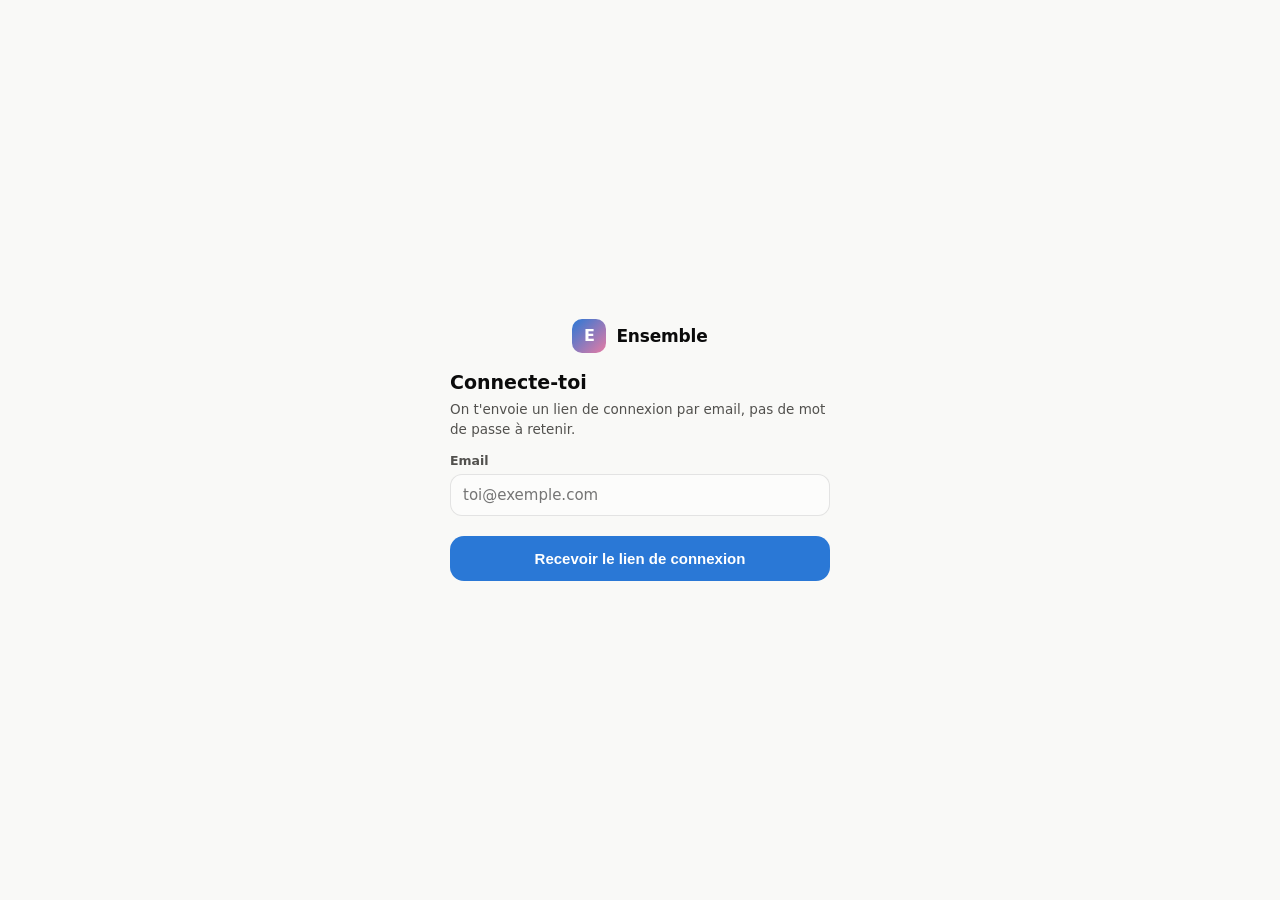
==== index.html @ 8843b857 "fix: chemins relatifs pour GitHub Pages" ====
<!DOCTYPE html>
<html lang="fr">
<head>
<meta charset="UTF-8">
<meta name="viewport" content="width=device-width, initial-scale=1, maximum-scale=1">
<meta name="theme-color" content="#2a78d6">
<link rel="manifest" href="manifest.json">
<link rel="icon" href="icon-192.png">
<link rel="apple-touch-icon" href="icon-192.png">
<title>Ensemble — dépenses de couple</title>
<link rel="stylesheet" href="style.css">
</head>
<body>

<!-- ============================================================
     PORTE D'ENTRÉE : connexion + création/rejoint du couple.
     Reste affichée tant qu'on n'a pas de session + un couple lié.
     ============================================================ -->
<div class="authgate" id="authGate">
  <div class="authcard">
    <div class="brand" style="justify-content:center;margin-bottom:18px;">
      <div class="brand-mark">E</div>
      <div class="brand-name">Ensemble</div>
    </div>

    <!-- Étape 1 : connexion par lien magique -->
    <div id="authStepSignin">
      <div class="auth-title">Connecte-toi</div>
      <div class="auth-sub">On t'envoie un lien de connexion par email, pas de mot de passe à retenir.</div>
      <label class="field-label">Email</label>
      <input type="email" id="authEmail" placeholder="toi@exemple.com" autocomplete="email">
      <button class="submit-btn" id="authSendLink" type="button">Recevoir le lien de connexion</button>
    </div>

    <!-- Étape 2 : email envoyé -->
    <div id="authStepCheckEmail" style="display:none;">
      <div class="auth-title">Vérifie tes emails</div>
      <div class="auth-sub">On a envoyé un lien de connexion à <strong id="authSentTo"></strong>. Ouvre-le sur cet appareil, dans Safari (pas via une icône ajoutée à l'écran d'accueil), pour continuer.</div>
      <button class="cancel-btn" id="authBackToSignin" type="button">Utiliser un autre email</button>
    </div>

    <!-- Étape 3 : choisir de créer ou rejoindre un couple -->
    <div id="authStepOnboarding" style="display:none;">
      <div class="auth-title">Bienvenue !</div>
      <div class="auth-sub">Première connexion : crée votre espace à deux, ou rejoins celui de ton/ta partenaire avec son code d'invitation.</div>

      <div class="onboard-choice">
        <button class="mode-option" id="obChooseCreate" type="button" style="margin-top:0;">
          <div class="mo-radio"></div>
          <div><div class="mo-title">Créer notre espace</div><div class="mo-desc">Tu es le/la premier·ère à utiliser l'appli pour votre couple.</div></div>
        </button>
        <button class="mode-option" id="obChooseJoin" type="button">
          <div class="mo-radio"></div>
          <div><div class="mo-title">Rejoindre mon/ma partenaire</div><div class="mo-desc">Il/elle a déjà créé l'espace et t'a donné un code d'invitation.</div></div>
        </button>
      </div>

      <div id="obCreateFields" style="display:none;">
        <label class="field-label">Ton prénom</label>
        <input type="text" id="obNameA" placeholder="Ex : Rémy">
        <label class="field-label">Le prénom de ton/ta partenaire</label>
        <input type="text" id="obNameB" placeholder="Ex : Camille">
        <button class="submit-btn" id="obCreateSubmit" type="button">Créer notre espace</button>
      </div>

      <div id="obJoinFields" style="display:none;">
        <label class="field-label">Code d'invitation</label>
        <input type="text" id="obJoinCode" placeholder="Ex : a1b2c3d4" style="text-transform:lowercase;">
        <button class="submit-btn" id="obJoinSubmit" type="button">Rejoindre</button>
      </div>
    </div>

    <div class="auth-error" id="authError" style="display:none;"></div>
  </div>
</div>

<!-- ============================================================
     APPLI PRINCIPALE (identique au prototype validé)
     ============================================================ -->
<div class="phone is-hidden" id="app">

  <header class="topbar">
    <div class="brand">
      <div class="brand-mark">E</div>
      <div class="brand-name">Ensemble</div>
    </div>
    <div style="display:flex;align-items:center;gap:8px;">
      <button class="theme-toggle" id="themeToggle" title="Changer de thème" type="button">◐</button>
    </div>
  </header>

  <main>
    <!-- HOME -->
    <section class="screen active" id="screen-home">
      <div class="card balance-card">
        <div class="balance-label" id="homeBalanceLabel">Solde du couple</div>
        <div class="balance-amount" id="homeBalanceAmount">—</div>
        <div class="balance-sub" id="homeBalanceSub"></div>
        <button class="settle-btn" id="settleBtn" type="button">Marquer comme réglé</button>
      </div>

      <div class="section-title">Dépenses récentes <button class="link-btn" data-nav="history">Tout voir</button></div>
      <div class="card" style="padding:6px 14px;">
        <div id="recentList"></div>
      </div>
    </section>

    <!-- HISTORY -->
    <section class="screen" id="screen-history">
      <div class="section-title" style="margin-top:6px;">Historique</div>

      <div class="month-accent-bar"></div>
      <div class="month-nav">
        <button class="month-nav-btn" id="histPrevMonth" type="button" aria-label="Mois précédent">‹</button>
        <div class="month-nav-label" id="histMonthLabel"></div>
        <button class="month-nav-btn" id="histNextMonth" type="button" aria-label="Mois suivant">›</button>
      </div>

      <div class="card" style="padding:0;overflow:hidden;">
        <div class="mtable-head" id="mtableHead"></div>
        <div id="mtableBody"></div>
      </div>
    </section>

    <!-- STATS -->
    <section class="screen" id="screen-stats">
      <div class="section-title" style="margin-top:6px;">Statistiques</div>

      <div class="card">
        <div style="font-size:13.5px;font-weight:700;margin-bottom:2px;">Par catégorie — <span id="statsMonthLabel"></span></div>
        <div class="secondary small" style="margin-bottom:6px;">Total du mois : <strong id="statsMonthTotal" style="color:var(--text-primary);"></strong></div>
        <div id="catBarList"></div>
      </div>

      <div class="card">
        <div style="font-size:13.5px;font-weight:700;margin-bottom:2px;">Évolution du prorata</div>
        <div class="secondary small" style="margin-bottom:8px;">Prorata du mois vs prorata cumulé, mois par mois.</div>
        <div class="filter-row" id="ratioRangeRow"></div>
        <div class="legend" id="ratioLegend"></div>
        <div id="ratioAxisLabels" style="display:flex;justify-content:space-between;font-size:9.5px;font-weight:700;margin-top:6px;"></div>
        <div class="chart-wrap" id="ratioChartWrap"></div>
      </div>

      <div class="card">
        <div style="font-size:13.5px;font-weight:700;margin-bottom:10px;">Dépenses totales — 6 derniers mois</div>
        <div class="chart-wrap" id="trendChartWrap"></div>
      </div>

      <div class="card">
        <div style="font-size:13.5px;font-weight:700;margin-bottom:10px;">Qui a payé quoi, par mois</div>
        <div class="legend" id="paidLegend"></div>
        <div class="grouped-bars" id="paidBars"></div>
      </div>
    </section>

    <!-- SETTINGS -->
    <section class="screen" id="screen-settings">
      <div class="section-title" style="margin-top:6px;">Réglages</div>

      <div class="card">
        <div style="font-size:13px;font-weight:700;margin-bottom:6px;">Votre couple</div>
        <div class="settings-row">
          <div style="display:flex;align-items:center;gap:10px;"><div class="avatar" style="background:var(--s1);">A</div>Prénom (toi)</div>
          <input type="text" id="nameA">
        </div>
        <div class="settings-row">
          <div style="display:flex;align-items:center;gap:10px;"><div class="avatar" style="background:var(--s5);">B</div>Prénom (partenaire)</div>
          <input type="text" id="nameB">
        </div>
        <div class="settings-row" style="border-bottom:none;">
          <div>Code d'invitation</div>
          <strong id="inviteCodeDisplay" style="font-family:monospace;"></strong>
        </div>
      </div>

      <div class="card">
        <div style="font-size:13px;font-weight:700;">Mode de répartition</div>
        <div class="secondary small" style="margin-top:2px;">S'applique à toutes les dépenses, dès maintenant.</div>
        <div id="splitModeList"></div>
      </div>

      <div class="card">
        <div style="font-size:13px;font-weight:700;">Catégories de dépenses</div>
        <div class="secondary small" style="margin-top:2px;margin-bottom:4px;">Personnalise-les librement : ajoute les tiennes, renomme ou supprime celles que tu n'utilises pas.</div>
        <div id="categoryList"></div>
        <button class="add-recurring-btn" id="addCategoryBtn" type="button">+ Ajouter une catégorie</button>
      </div>

      <div class="card">
        <div style="font-size:13px;font-weight:700;">Dépenses récurrentes</div>
        <div class="secondary small" style="margin-top:2px;margin-bottom:4px;">Générées automatiquement chaque mois, comme une vraie dépense — modifiable ou pausable à tout moment.</div>
        <div id="recurringList"></div>
        <button class="add-recurring-btn" id="addRecurringBtn" type="button">+ Ajouter une récurrence</button>
      </div>

      <div class="card">
        <div class="toggle-row">
          <div>
            <div style="font-size:13.5px;font-weight:700;">Thème sombre</div>
            <div class="secondary small">Suit le système par défaut</div>
          </div>
          <label class="switch"><input type="checkbox" id="darkSwitch"><span class="slider-tg"></span></label>
        </div>
      </div>

      <div class="card" style="text-align:center;">
        <button class="cancel-btn" id="signOutBtn" type="button">Se déconnecter</button>
      </div>
    </section>
  </main>

  <button class="fab" id="fabAdd" type="button" title="Ajouter une dépense, un revenu ou un versement">+</button>

  <nav class="bottomnav">
    <div class="sidebar-brand"><div class="brand-mark">E</div><div class="brand-name">Ensemble</div></div>
    <button class="navbtn active" data-nav="home"><svg viewBox="0 0 24 24" fill="none" stroke="currentColor" stroke-width="2" stroke-linecap="round" stroke-linejoin="round"><path d="M3 11l9-8 9 8"/><path d="M5 10v10h14V10"/></svg>Accueil</button>
    <button class="navbtn" data-nav="history"><svg viewBox="0 0 24 24" fill="none" stroke="currentColor" stroke-width="2" stroke-linecap="round" stroke-linejoin="round"><circle cx="12" cy="12" r="9"/><path d="M12 7v5l3 3"/></svg>Historique</button>
    <button class="navbtn" data-nav="stats"><svg viewBox="0 0 24 24" fill="none" stroke="currentColor" stroke-width="2" stroke-linecap="round" stroke-linejoin="round"><path d="M4 20V10M12 20V4M20 20v-7"/></svg>Stats</button>
    <button class="navbtn" data-nav="settings"><svg viewBox="0 0 24 24" fill="none" stroke="currentColor" stroke-width="2" stroke-linecap="round" stroke-linejoin="round"><circle cx="12" cy="12" r="3"/><path d="M19.4 15a1.65 1.65 0 00.33 1.82l.06.06a2 2 0 11-2.83 2.83l-.06-.06a1.65 1.65 0 00-1.82-.33 1.65 1.65 0 00-1 1.51V21a2 2 0 01-4 0v-.09a1.65 1.65 0 00-1-1.51 1.65 1.65 0 00-1.82.33l-.06.06a2 2 0 11-2.83-2.83l.06-.06a1.65 1.65 0 00.33-1.82 1.65 1.65 0 00-1.51-1H3a2 2 0 010-4h.09a1.65 1.65 0 001.51-1 1.65 1.65 0 00-.33-1.82l-.06-.06a2 2 0 112.83-2.83l.06.06a1.65 1.65 0 001.82.33H9a1.65 1.65 0 001-1.51V3a2 2 0 014 0v.09a1.65 1.65 0 001 1.51 1.65 1.65 0 001.82-.33l.06-.06a2 2 0 112.83 2.83l-.06.06a1.65 1.65 0 00-.33 1.82V9a1.65 1.65 0 001.51 1H21a2 2 0 010 4h-.09a1.65 1.65 0 00-1.51 1z"/></svg>Réglages</button>
  </nav>
</div>

<!-- ADD EXPENSE MODAL -->
<div class="modal-backdrop center-modal-backdrop" id="modalBackdrop">
  <div class="modal">
    <div class="modal-title" id="modalTitle">Nouvelle dépense</div>

    <div class="seg" id="fEntryType">
      <button type="button" data-val="expense" class="active">Dépense</button>
      <button type="button" data-val="income">Revenu</button>
      <button type="button" data-val="settlement">Versement</button>
    </div>

    <div class="amount-input-wrap" style="margin-top:14px;">
      <input type="number" id="fAmount" placeholder="0,00" step="0.01" min="0">
    </div>

    <label class="field-label" id="fDescLabel">Description</label>
    <input type="text" id="fDesc" placeholder="Ex : Courses Carrefour">

    <label class="field-label">Date</label>
    <input type="date" id="fDate">

    <div id="expenseFields">
      <label class="field-label">Catégorie</label>
      <div class="catgrid" id="fCatGrid"></div>

      <label class="field-label">Payé par</label>
      <div class="seg" id="fPaidBy">
        <button type="button" data-val="a" class="active">A</button>
        <button type="button" data-val="b">B</button>
      </div>

      <label class="field-label">Répartition <span class="muted" style="font-weight:500;">(définie dans Réglages)</span></label>
      <div class="split-preview" id="modeSplitPreview"></div>
    </div>

    <div id="incomeFields" style="display:none;">
      <label class="field-label">Source</label>
      <div class="catgrid" id="fIncSourceGrid"></div>

      <label class="field-label">Pour</label>
      <div class="seg" id="fIncPerson">
        <button type="button" data-val="a" class="active">A</button>
        <button type="button" data-val="b">B</button>
      </div>
    </div>

    <div id="settlementFields" style="display:none;">
      <label class="field-label">Qui règle ?</label>
      <div class="seg" id="fSettleDebtor">
        <button type="button" data-val="a" class="active">A</button>
        <button type="button" data-val="b">B</button>
      </div>
      <div class="split-preview" id="settleHint"></div>
    </div>

    <button class="submit-btn" id="submitExpense" type="button">Ajouter la dépense</button>
    <button class="delete-btn" id="deleteEntryBtn" type="button" style="display:none;">Supprimer</button>
    <button class="cancel-btn" id="cancelExpense" type="button">Annuler</button>
  </div>
</div>

<!-- CATEGORY MODAL -->
<div class="modal-backdrop center-modal-backdrop" id="categoryModalBackdrop">
  <div class="modal">
    <div class="modal-title" id="categoryModalTitle">Nouvelle catégorie</div>

    <label class="field-label">Nom</label>
    <input type="text" id="catLabelInput" placeholder="Ex : Assurances">

    <label class="field-label">Icône</label>
    <div class="icon-grid" id="catIconGrid"></div>

    <button class="submit-btn" id="submitCategory" type="button">Ajouter la catégorie</button>
    <button class="delete-btn" id="deleteCategoryBtn" type="button" style="display:none;">Supprimer</button>
    <button class="cancel-btn" id="cancelCategory" type="button">Annuler</button>
  </div>
</div>

<!-- REASSIGN CATEGORY DIALOG -->
<div class="confirm-backdrop" id="reassignBackdrop">
  <div class="confirm-box">
    <div class="confirm-title">Catégorie utilisée</div>
    <div class="confirm-msg" id="reassignMsg"></div>
    <label class="field-label" style="margin:12px 0 6px;">Déplacer ces dépenses vers</label>
    <select id="reassignSelect"></select>
    <div class="confirm-actions">
      <button class="confirm-cancel" id="reassignCancelBtn" type="button">Annuler</button>
      <button class="confirm-ok danger" id="reassignOkBtn" type="button">Déplacer et supprimer</button>
    </div>
  </div>
</div>

<!-- RECURRING EXPENSE MODAL -->
<div class="modal-backdrop center-modal-backdrop" id="recurringModalBackdrop">
  <div class="modal">
    <div class="modal-title" id="recurringModalTitle">Nouvelle récurrence</div>

    <div class="amount-input-wrap" style="margin-top:14px;">
      <input type="number" id="recAmount" placeholder="0,00" step="0.01" min="0">
    </div>

    <label class="field-label">Description</label>
    <input type="text" id="recDesc" placeholder="Ex : Loyer + charges">

    <label class="field-label">Catégorie</label>
    <div class="catgrid" id="recCatGrid"></div>

    <label class="field-label">Payé par</label>
    <div class="seg" id="recPaidBy">
      <button type="button" data-val="a" class="active">A</button>
      <button type="button" data-val="b">B</button>
    </div>

    <label class="field-label">Jour du mois</label>
    <input type="number" id="recDay" min="1" max="28" value="1">

    <div class="toggle-row" style="padding-left:0;padding-right:0;">
      <div>
        <div style="font-size:13.5px;font-weight:700;">Active</div>
        <div class="secondary small">Génère une dépense chaque mois automatiquement.</div>
      </div>
      <label class="switch"><input type="checkbox" id="recActive" checked><span class="slider-tg"></span></label>
    </div>

    <button class="submit-btn" id="submitRecurring" type="button">Ajouter la récurrence</button>
    <button class="delete-btn" id="deleteRecurringBtn" type="button" style="display:none;">Supprimer</button>
    <button class="cancel-btn" id="cancelRecurring" type="button">Annuler</button>
  </div>
</div>

<!-- CONFIRMATION DIALOG -->
<div class="confirm-backdrop" id="confirmBackdrop">
  <div class="confirm-box">
    <div class="confirm-title" id="confirmTitle"></div>
    <div class="confirm-msg" id="confirmMsg"></div>
    <div class="confirm-actions">
      <button class="confirm-cancel" id="confirmCancelBtn" type="button">Annuler</button>
      <button class="confirm-ok" id="confirmOkBtn" type="button">Confirmer</button>
    </div>
  </div>
</div>

<div class="toast" id="toast"></div>

<script type="module" src="js/app.js"></script>
</body>
</html>
---- style.css ----
:root{
  color-scheme: light;
  --surface-1:#fcfcfb;
  --page:#f9f9f7;
  --text-primary:#0b0b0b;
  --text-secondary:#52514e;
  --muted:#898781;
  --grid:#e1e0d9;
  --baseline:#c3c2b7;
  --border:rgba(11,11,11,0.10);
  --good:#0ca30c;
  --critical:#d03b3b;
  --accent:#2a78d6;
  --accent-ink:#ffffff;
  --s1:#2a78d6; --s2:#eb6834; --s3:#1baf7a; --s4:#eda100;
  --s5:#e87ba4; --s6:#008300; --s7:#4a3aa7; --s8:#e34948;
  --shadow: 0 1px 2px rgba(11,11,11,0.04), 0 4px 16px rgba(11,11,11,0.06);
}
[data-theme="dark"]{
  color-scheme: dark;
  --surface-1:#1a1a19;
  --page:#0d0d0d;
  --text-primary:#ffffff;
  --text-secondary:#c3c2b7;
  --muted:#898781;
  --grid:#2c2c2a;
  --baseline:#383835;
  --border:rgba(255,255,255,0.10);
  --good:#0ca30c;
  --critical:#e66767;
  --accent:#3987e5;
  --accent-ink:#ffffff;
  --s1:#3987e5; --s2:#d95926; --s3:#199e70; --s4:#c98500;
  --s5:#d55181; --s6:#008300; --s7:#9085e9; --s8:#e66767;
  --shadow: 0 1px 2px rgba(0,0,0,0.3), 0 4px 20px rgba(0,0,0,0.4);
}
*{box-sizing:border-box;}
html,body{margin:0;padding:0;}
body{
  font-family: system-ui, -apple-system, "Segoe UI", sans-serif;
  background: var(--page);
  color: var(--text-primary);
  min-height:100vh;
  display:flex;
  justify-content:center;
}
.phone{
  width:100%;
  max-width:440px;
  min-height:100vh;
  background:var(--page);
  position:relative;
  display:flex;
  flex-direction:column;
}
/* Masque l'appli tant qu'on n'a pas de session + un couple liés (voir js/app.js).
   Classe plutôt que style inline, pour que les règles ci-dessous (notamment la
   mise en page bureau plus bas) restent libres de définir `display` elles-mêmes. */
.phone.is-hidden{ display:none; }
header.topbar{
  display:flex;
  align-items:center;
  justify-content:space-between;
  padding:18px 20px 10px;
}
.brand{display:flex;align-items:center;gap:10px;}
.brand-mark{
  width:34px;height:34px;border-radius:10px;
  background: linear-gradient(135deg, var(--s1), var(--s5));
  display:flex;align-items:center;justify-content:center;
  color:#fff;font-size:16px;font-weight:700;
}
.brand-name{font-size:17px;font-weight:700;letter-spacing:-0.01em;}
.theme-toggle{
  border:1px solid var(--border);background:var(--surface-1);color:var(--text-secondary);
  width:32px;height:32px;border-radius:999px;display:flex;align-items:center;justify-content:center;
  cursor:pointer;font-size:15px;
}
main{flex:1;padding:4px 16px 100px;}
.screen{display:none;}
.screen.active{display:block;}

.card{
  background:var(--surface-1);
  border:1px solid var(--border);
  border-radius:18px;
  padding:18px;
  box-shadow:var(--shadow);
  margin-bottom:14px;
}
.muted{color:var(--muted);}
.secondary{color:var(--text-secondary);}
.small{font-size:12.5px;}
.balance-card{
  text-align:center;
  padding:26px 18px 22px;
}
.balance-label{font-size:13px;color:var(--text-secondary);margin-bottom:6px;}
.balance-amount{font-size:36px;font-weight:800;letter-spacing:-0.02em;display:flex;align-items:center;justify-content:center;gap:8px;}
.balance-amount.good{color:var(--good);}
.balance-amount.critical{color:var(--critical);}
.balance-amount.zero{color:var(--text-primary);}
.balance-sub{margin-top:8px;font-size:13px;color:var(--text-secondary);}
.settle-btn{
  margin-top:16px;border:none;background:var(--accent);color:var(--accent-ink);
  padding:10px 18px;border-radius:12px;font-size:14px;font-weight:600;cursor:pointer;
}
.settle-btn:disabled{opacity:.4;cursor:default;}

.section-title{font-size:14px;font-weight:700;margin:18px 4px 8px;display:flex;align-items:center;justify-content:space-between;}
.link-btn{background:none;border:none;color:var(--accent);font-size:13px;font-weight:600;cursor:pointer;padding:0;}

.expense-row{
  display:flex;align-items:center;gap:12px;padding:11px 4px;border-bottom:1px solid var(--grid);
}
.expense-row:last-child{border-bottom:none;}
.cat-icon{
  width:38px;height:38px;border-radius:11px;flex:none;
  display:flex;align-items:center;justify-content:center;font-size:17px;
}
.expense-info{flex:1;min-width:0;}
.expense-desc{font-size:14px;font-weight:600;white-space:nowrap;overflow:hidden;text-overflow:ellipsis;}
.expense-meta{font-size:12px;color:var(--muted);margin-top:1px;}
.expense-amount{font-size:14px;font-weight:700;flex:none;text-align:right;}
.expense-amount .who{display:block;font-size:11px;font-weight:500;color:var(--muted);}

.empty{padding:30px 10px;text-align:center;color:var(--muted);font-size:13px;}

nav.bottomnav{
  position:fixed;bottom:0;left:50%;transform:translateX(-50%);
  width:100%;max-width:440px;
  background:var(--surface-1);border-top:1px solid var(--border);
  display:flex;justify-content:space-around;align-items:center;
  padding:8px 6px calc(8px + env(safe-area-inset-bottom));
  z-index:20;
}
/* En-tête de la nav latérale, affiché uniquement en affichage bureau (voir plus bas). */
.sidebar-brand{ display:none; }
.navbtn{
  background:none;border:none;color:var(--muted);display:flex;flex-direction:column;
  align-items:center;gap:3px;font-size:10.5px;cursor:pointer;padding:4px 10px;border-radius:10px;
  font-family:inherit;font-weight:600;
}
.navbtn.active{color:var(--accent);}
.navbtn svg{width:21px;height:21px;}

.fab{
  position:fixed;left:50%;bottom:64px;transform:translateX(calc(-50% + 0px));
  width:56px;height:56px;border-radius:999px;border:none;
  background:var(--accent);color:#fff;font-size:28px;line-height:1;
  display:flex;align-items:center;justify-content:center;cursor:pointer;
  box-shadow:0 6px 18px rgba(42,120,214,0.4);
  z-index:25;
}

.modal-backdrop{
  position:fixed;inset:0;background:rgba(11,11,11,0.45);
  display:none;align-items:flex-end;justify-content:center;z-index:50;
}
.modal-backdrop.active{display:flex;}
.modal{
  background:var(--page);width:100%;max-width:440px;border-radius:22px 22px 0 0;
  padding:18px 20px calc(20px + env(safe-area-inset-bottom));
  max-height:88vh;overflow-y:auto;
}
.modal-title{font-size:17px;font-weight:700;margin-bottom:14px;}

.modal-backdrop.center-modal-backdrop{align-items:center;padding:20px;}
.modal-backdrop.center-modal-backdrop .modal{border-radius:22px;max-height:82vh;}

.icon-grid{
  display:grid;grid-template-columns:repeat(6,1fr);gap:8px;margin-top:4px;
  max-height:216px;overflow-y:auto;padding:2px;
}
.icon-chip{
  display:flex;align-items:center;justify-content:center;aspect-ratio:1;border-radius:12px;
  border:1.5px solid var(--border);background:var(--surface-1);font-size:19px;cursor:pointer;
}
.icon-chip.selected{border-color:var(--accent);background:color-mix(in srgb, var(--accent) 12%, var(--surface-1));}
label.field-label{display:block;font-size:12.5px;font-weight:600;color:var(--text-secondary);margin:14px 0 6px;}
input[type=text],input[type=number],input[type=date],input[type=email],select{
  width:100%;padding:11px 12px;border-radius:12px;border:1px solid var(--border);
  background:var(--surface-1);color:var(--text-primary);font-size:15px;font-family:inherit;
}
input:focus,select:focus{outline:2px solid var(--accent);outline-offset:1px;}
.amount-input-wrap{position:relative;}
.amount-input-wrap input{padding-left:30px;font-weight:700;font-size:19px;}
.amount-input-wrap::before{content:"€";position:absolute;left:12px;top:50%;transform:translateY(-50%);color:var(--muted);font-weight:700;font-size:16px;}

.catgrid{display:grid;grid-template-columns:repeat(4,1fr);gap:8px;margin-top:4px;}
.catchip{
  display:flex;flex-direction:column;align-items:center;gap:5px;padding:10px 4px;
  border-radius:14px;border:1.5px solid var(--border);background:var(--surface-1);cursor:pointer;
}
.catchip .ic{width:32px;height:32px;border-radius:10px;display:flex;align-items:center;justify-content:center;font-size:15px;}
.catchip span.lb{font-size:10.5px;color:var(--text-secondary);text-align:center;font-weight:600;}
.catchip.selected{border-color:var(--accent);background:color-mix(in srgb, var(--accent) 10%, var(--surface-1));}

.seg{display:flex;border:1px solid var(--border);border-radius:12px;overflow:hidden;background:var(--surface-1);}
.seg button{
  flex:1;border:none;background:none;color:var(--text-secondary);padding:10px 6px;font-size:13px;
  font-weight:600;cursor:pointer;font-family:inherit;
}
.seg button.active{background:var(--accent);color:#fff;}

.split-preview{
  margin-top:10px;background:var(--surface-1);border:1px solid var(--border);border-radius:12px;padding:12px;font-size:13px;
}
.split-row{display:flex;justify-content:space-between;padding:3px 0;}
.warn-note{color:var(--s4);font-size:12px;margin-top:6px;}

.submit-btn{
  width:100%;margin-top:20px;border:none;background:var(--accent);color:#fff;
  padding:14px;border-radius:14px;font-size:15px;font-weight:700;cursor:pointer;
}
.cancel-btn{
  width:100%;margin-top:8px;border:none;background:none;color:var(--text-secondary);
  padding:10px;font-size:14px;font-weight:600;cursor:pointer;
}
.delete-btn{
  width:100%;margin-top:10px;border:1px solid color-mix(in srgb, var(--critical) 40%, transparent);
  background:color-mix(in srgb, var(--critical) 8%, transparent);color:var(--critical);
  padding:12px;border-radius:14px;font-size:14px;font-weight:700;cursor:pointer;
}

.filter-row{display:flex;gap:8px;overflow-x:auto;padding:4px 2px 10px;}
.filter-chip{
  flex:none;border:1px solid var(--border);background:var(--surface-1);color:var(--text-secondary);
  padding:7px 13px;border-radius:999px;font-size:12.5px;font-weight:600;cursor:pointer;white-space:nowrap;
}
.filter-chip.active{background:var(--accent);color:#fff;border-color:var(--accent);}
.filter-chip:disabled{opacity:.35;cursor:not-allowed;}

.month-nav{display:flex;align-items:center;justify-content:center;gap:18px;margin:2px 0 14px;}
.month-nav-btn{
  width:34px;height:34px;border-radius:999px;border:1px solid var(--border);background:var(--surface-1);
  color:var(--text-primary);font-size:18px;cursor:pointer;display:flex;align-items:center;justify-content:center;
  line-height:1;padding:0;
}
.month-nav-btn:disabled{opacity:.3;cursor:default;}
.month-nav-label{font-size:15px;font-weight:700;min-width:140px;text-align:center;text-transform:capitalize;}
.month-accent-bar{width:32px;height:3px;background:var(--accent);border-radius:2px;margin:0 auto 8px;}

.mtable-head{display:flex;align-items:center;padding:14px 16px 10px;border-bottom:1px solid var(--grid);}
.mtable-head .mt-rowlabel{flex:1;font-size:11px;font-weight:700;color:var(--muted);text-transform:uppercase;letter-spacing:.04em;}
.mtable-head .mt-col{width:88px;text-align:right;font-size:13px;font-weight:700;overflow:hidden;text-overflow:ellipsis;white-space:nowrap;}
.mtable-row{display:flex;align-items:center;padding:11px 16px;border-bottom:1px solid var(--grid);}
.mtable-row:last-child{border-bottom:none;}
.mtable-row .mt-label{flex:1;display:flex;align-items:center;gap:10px;font-size:13.5px;font-weight:600;min-width:0;}
.mtable-row .mt-label .mt-icon{width:30px;height:30px;border-radius:9px;display:flex;align-items:center;justify-content:center;font-size:14px;flex:none;}
.mtable-row .mt-col{width:88px;text-align:right;font-size:13.5px;font-weight:700;font-variant-numeric:tabular-nums;}
.mtable-row.mt-income .mt-col{color:var(--good);}
.mtable-row.mt-ratio .mt-col{color:var(--text-secondary);}
.mtable-row.mt-expandable{cursor:pointer;}
.mtable-row.mt-expandable:active{background:color-mix(in srgb, var(--accent) 6%, transparent);}
.mtable-chevron{font-size:10px;color:var(--muted);flex:none;transition:transform .15s ease;margin-left:2px;}
.mtable-row.mt-expanded .mtable-chevron{transform:rotate(90deg);}
.mtable-row.mtable-item{cursor:pointer;background:var(--surface-1);}
.mtable-row.mtable-item:active{background:color-mix(in srgb, var(--accent) 6%, transparent);}
.mtable-row.mtable-item .mt-label{padding-left:26px;font-size:12px;font-weight:500;color:var(--text-secondary);}
.mtable-row.mtable-item .mt-col{font-size:12px;font-weight:700;color:var(--text-primary);}
.mtable-row.mt-balance .mt-col.pos{color:var(--good);}
.mtable-row.mt-balance .mt-col.neg{color:var(--critical);}
.mtable-row.mt-balance-final{background:color-mix(in srgb, var(--accent) 8%, transparent);}
.mtable-row.mt-balance-final .mt-label{font-weight:800;}
.mtable-row.mt-balance-final .mt-col{font-size:14.5px;}

.mtable-row.mtable-subrow{padding-top:8px;padding-bottom:8px;background:color-mix(in srgb, var(--good) 6%, transparent);cursor:pointer;}
.mtable-row.mtable-subrow:active{background:color-mix(in srgb, var(--good) 12%, transparent);}
.mtable-row.mtable-subrow .mt-label{padding-left:26px;font-size:12px;font-weight:500;color:var(--text-secondary);}
.mtable-row.mtable-subrow .mt-col{font-size:12px;font-weight:700;}
.mtable-row.mtable-subrow .mt-col.pos{color:var(--good);}
.mtable-row.mtable-subrow .mt-col.neg{color:var(--critical);}

.mtable-row.mt-total{background:color-mix(in srgb, var(--accent) 7%, transparent);}
.mtable-row.mt-total .mt-label{font-weight:800;}

.barlist-row{margin:12px 0;}
.barlist-top{display:flex;justify-content:space-between;font-size:13px;margin-bottom:5px;}
.barlist-track{height:10px;border-radius:6px;background:var(--grid);overflow:hidden;}
.barlist-fill{height:100%;border-radius:6px;}

.legend{display:flex;gap:16px;align-items:center;margin-bottom:10px;flex-wrap:wrap;}
.legend-item{display:flex;align-items:center;gap:6px;font-size:12.5px;color:var(--text-secondary);font-weight:600;}
.legend-dot{width:9px;height:9px;border-radius:3px;}

.grouped-bars{display:flex;align-items:flex-end;gap:10px;height:150px;padding:6px 2px 0;}
.gb-col{flex:1;display:flex;flex-direction:column;align-items:center;gap:0;height:100%;justify-content:flex-end;}
.gb-bars{display:flex;gap:3px;align-items:flex-end;height:100%;width:100%;justify-content:center;}
.gb-bar{width:11px;border-radius:3px 3px 2px 2px;min-height:2px;}
.gb-label{font-size:10px;color:var(--muted);margin-top:6px;font-weight:600;}

svg text{font-family:inherit;}
.tooltip{
  position:absolute;background:var(--text-primary);color:var(--page);font-size:11.5px;
  padding:6px 9px;border-radius:8px;pointer-events:none;transform:translate(-50%,-115%);
  white-space:nowrap;opacity:0;transition:opacity .1s;font-weight:600;z-index:5;
}
.tooltip.show{opacity:1;}
.chart-wrap{position:relative;}

.settings-row{display:flex;align-items:center;justify-content:space-between;padding:12px 2px;border-bottom:1px solid var(--grid);}
.settings-row:last-child{border-bottom:none;}
.settings-row input[type=text],.settings-row input[type=number]{width:130px;text-align:right;}
.avatar{width:30px;height:30px;border-radius:999px;display:flex;align-items:center;justify-content:center;color:#fff;font-weight:700;font-size:12px;flex:none;}
.toggle-row{display:flex;align-items:center;justify-content:space-between;padding:12px 2px;}
.switch{position:relative;width:44px;height:26px;flex:none;}
.switch input{opacity:0;width:0;height:0;}
.slider-tg{position:absolute;inset:0;background:var(--baseline);border-radius:999px;cursor:pointer;transition:.15s;}
.slider-tg::before{content:"";position:absolute;width:20px;height:20px;left:3px;top:3px;background:#fff;border-radius:999px;transition:.15s;}
input:checked + .slider-tg{background:var(--accent);}
input:checked + .slider-tg::before{transform:translateX(18px);}

.mode-option{
  display:flex;align-items:flex-start;gap:12px;padding:13px 14px;border-radius:14px;
  border:1.5px solid var(--border);background:var(--surface-1);cursor:pointer;margin-top:10px;
  width:100%;text-align:left;font-family:inherit;
}
.mode-option.selected{border-color:var(--accent);background:color-mix(in srgb, var(--accent) 8%, var(--surface-1));}
.mode-option .mo-radio{
  width:20px;height:20px;border-radius:999px;border:2px solid var(--border);flex:none;margin-top:1px;
  display:flex;align-items:center;justify-content:center;
}
.mode-option.selected .mo-radio{border-color:var(--accent);}
.mode-option.selected .mo-radio::after{content:"";width:10px;height:10px;border-radius:999px;background:var(--accent);}
.mode-option .mo-title{font-weight:700;font-size:13.5px;}
.mode-option .mo-desc{font-size:12px;color:var(--text-secondary);margin-top:2px;}

.mode-active-badge{
  font-size:9.5px;font-weight:700;color:var(--accent);background:color-mix(in srgb, var(--accent) 14%, transparent);
  padding:2px 7px;border-radius:999px;margin-left:6px;vertical-align:middle;
}

.recurring-row{display:flex;align-items:center;gap:10px;padding:11px 2px;border-bottom:1px solid var(--grid);cursor:pointer;}
.recurring-row:last-child{border-bottom:none;}
.recurring-row:active{background:color-mix(in srgb, var(--accent) 6%, transparent);}
.recurring-row.paused{opacity:.5;}
.recurring-row .rec-icon{width:34px;height:34px;border-radius:10px;display:flex;align-items:center;justify-content:center;font-size:15px;flex:none;}
.recurring-row .rec-info{flex:1;min-width:0;}
.recurring-row .rec-desc{font-size:13.5px;font-weight:700;}
.recurring-row .rec-meta{font-size:11.5px;color:var(--text-secondary);margin-top:2px;}
.recurring-row .rec-amount{font-size:13.5px;font-weight:700;font-variant-numeric:tabular-nums;flex:none;margin-right:2px;}
.recurring-row .switch{width:38px;height:22px;}
.recurring-row .switch .slider-tg::before{width:16px;height:16px;}
.recurring-row .switch input:checked + .slider-tg::before{transform:translateX(16px);}
.add-recurring-btn{
  width:100%;margin-top:10px;border:1.5px dashed var(--border);background:none;color:var(--accent);
  padding:11px;border-radius:14px;font-size:13.5px;font-weight:700;cursor:pointer;font-family:inherit;
}

.confirm-backdrop{
  position:fixed;inset:0;background:rgba(0,0,0,.45);display:flex;align-items:center;justify-content:center;
  z-index:70;opacity:0;pointer-events:none;transition:opacity .15s;padding:24px;
}
.confirm-backdrop.active{opacity:1;pointer-events:auto;}
.confirm-box{
  background:var(--surface-1);border-radius:18px;padding:20px;max-width:320px;width:100%;
  box-shadow:0 20px 60px rgba(0,0,0,.3);transform:translateY(6px);transition:transform .15s;
}
.confirm-backdrop.active .confirm-box{transform:translateY(0);}
.confirm-title{font-size:15.5px;font-weight:800;margin-bottom:6px;}
.confirm-msg{font-size:13px;color:var(--text-secondary);line-height:1.45;}
.confirm-actions{display:flex;gap:10px;margin-top:18px;}
.confirm-actions button{
  flex:1;border:none;border-radius:12px;padding:12px;font-size:13.5px;font-weight:700;
  cursor:pointer;font-family:inherit;
}
.confirm-cancel{background:var(--grid);color:var(--text-secondary);}
.confirm-ok{background:var(--accent);color:#fff;}
.confirm-ok.danger{background:var(--critical);}

.toast{
  position:fixed;bottom:150px;left:50%;transform:translateX(-50%);
  background:var(--text-primary);color:var(--page);padding:10px 18px;border-radius:12px;
  font-size:13px;font-weight:600;opacity:0;pointer-events:none;transition:.2s;z-index:60;
}
.toast.show{opacity:1;transform:translate(-50%,-6px);}

/* ---------------------------------------------------------------
   Porte d'entrée : connexion + création/rejoint du couple.
   --------------------------------------------------------------- */
.authgate{
  position:fixed;inset:0;background:var(--page);display:flex;align-items:center;justify-content:center;
  padding:24px;z-index:100;overflow-y:auto;
}
.authcard{width:100%;max-width:380px;}
.auth-title{font-size:19px;font-weight:800;margin-bottom:6px;}
.auth-sub{font-size:13.5px;color:var(--text-secondary);line-height:1.5;margin-bottom:4px;}
.auth-error{
  margin-top:14px;background:color-mix(in srgb, var(--critical) 10%, transparent);
  border:1px solid color-mix(in srgb, var(--critical) 30%, transparent);color:var(--critical);
  border-radius:12px;padding:10px 12px;font-size:13px;
}
.onboard-choice{margin-top:16px;}

/* ============================================================================
   AFFICHAGE BUREAU (écrans larges, à partir de 900px)
   En dessous de 900px (téléphones, tablettes en portrait), rien ne change :
   toutes les règles ci-dessus restent la mise en page mobile intacte. Au-delà,
   on bascule la même appli (mêmes boutons, même DOM, aucun changement de JS)
   dans une mise en page bureau : nav latérale au lieu de la barre du bas, et
   les écrans Statistiques/Réglages passent sur deux colonnes pour profiter de
   la largeur.
   ============================================================================ */
@media (min-width: 900px){
  body{ align-items:flex-start; }

  .phone{
    max-width:1180px;
    margin:32px 0;
    min-height:calc(100vh - 64px);
    border-radius:24px;
    box-shadow:var(--shadow);
    border:1px solid var(--border);
    display:grid;
    grid-template-columns:220px 1fr;
    grid-template-rows:auto 1fr;
    grid-template-areas:
      "nav topbar"
      "nav main";
    overflow:hidden;
  }

  header.topbar{
    grid-area:topbar;
    padding:18px 32px;
    border-bottom:1px solid var(--border);
    justify-content:flex-end;
  }
  header.topbar .brand{ display:none; }

  main{
    grid-area:main;
    padding:28px 32px 40px;
    overflow-y:auto;
  }

  nav.bottomnav{
    grid-area:nav;
    position:static;
    left:auto;transform:none;
    width:auto;max-width:none;height:100%;
    flex-direction:column;
    justify-content:flex-start;
    align-items:stretch;
    gap:4px;
    padding:20px 14px;
    border-top:none;
    border-right:1px solid var(--border);
  }
  .sidebar-brand{
    display:flex;align-items:center;gap:10px;
    padding:6px 12px 20px;
  }
  .navbtn{
    flex-direction:row;
    justify-content:flex-start;
    gap:10px;
    font-size:13.5px;
    padding:11px 12px;
    border-radius:12px;
  }
  .navbtn svg{width:19px;height:19px;flex:none;}
  .navbtn.active{
    background:color-mix(in srgb, var(--accent) 12%, transparent);
    color:var(--accent);
  }

  .fab{ left:auto; right:36px; bottom:36px; transform:none; }
  .toast{ bottom:28px; }

  #screen-home.active, #screen-history.active{ max-width:640px; margin-left:auto; margin-right:auto; }

  #screen-stats.active, #screen-settings.active{
    display:grid;
    grid-template-columns:1fr 1fr;
    gap:16px;
    align-items:start;
  }
  #screen-stats.active > .section-title,
  #screen-settings.active > .section-title{
    grid-column:1 / -1;
  }
  #screen-stats.active .card, #screen-settings.active .card{
    margin-bottom:0;
  }
}
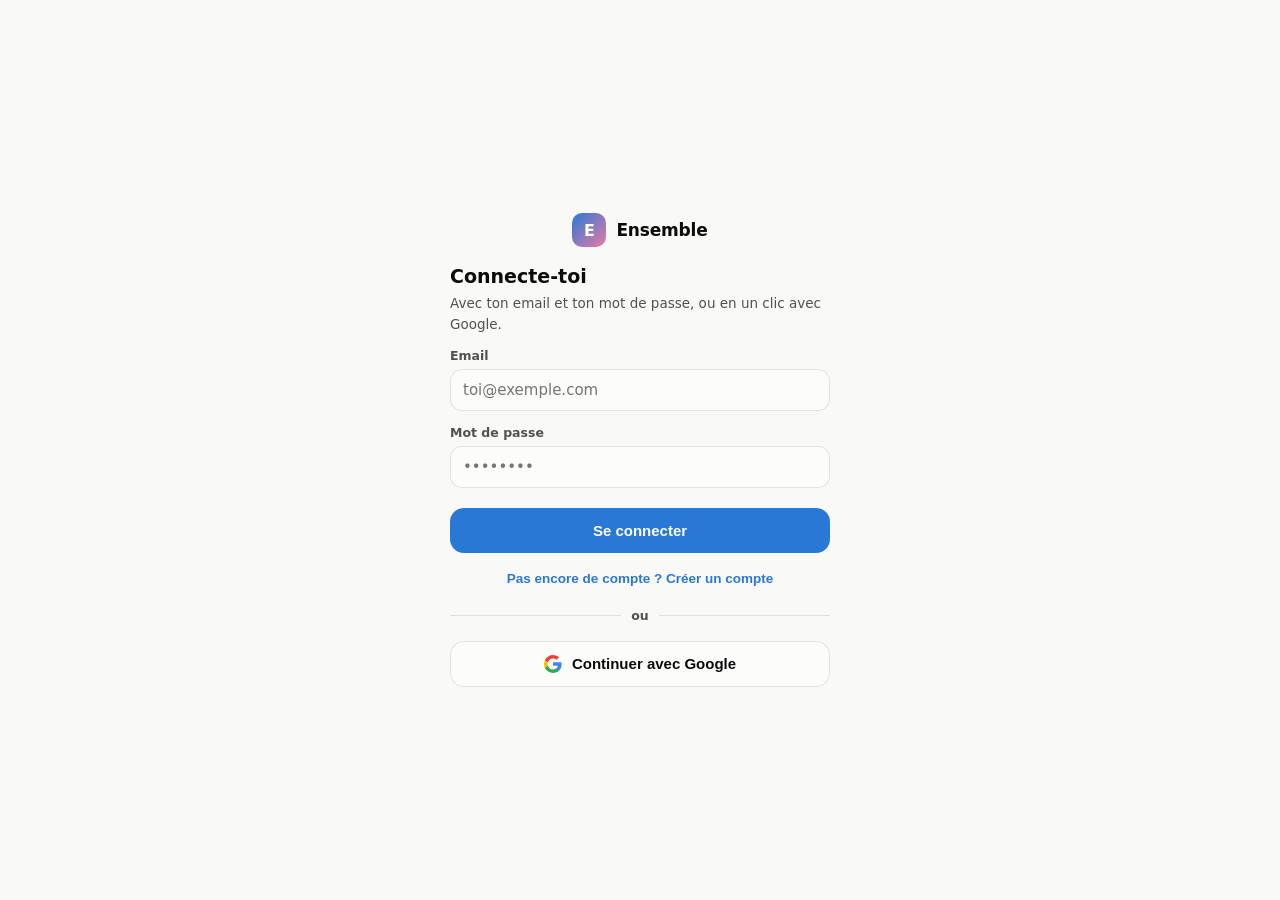
==== commit 5161dd02: "feat: connexion par mot de passe et Google, retrait du lien magique" ====
--- a/index.html
+++ b/index.html
@@ -23,23 +23,26 @@
       <div class="brand-name">Ensemble</div>
     </div>
 
-    <!-- Étape 1 : connexion par lien magique -->
+    <!-- Étape 1 : connexion par email/mot de passe ou Google -->
     <div id="authStepSignin">
-      <div class="auth-title">Connecte-toi</div>
-      <div class="auth-sub">On t'envoie un lien de connexion par email, pas de mot de passe à retenir.</div>
+      <div class="auth-title" id="authModeTitle">Connecte-toi</div>
+      <div class="auth-sub" id="authModeSub">Avec ton email et ton mot de passe, ou en un clic avec Google.</div>
       <label class="field-label">Email</label>
       <input type="email" id="authEmail" placeholder="toi@exemple.com" autocomplete="email">
-      <button class="submit-btn" id="authSendLink" type="button">Recevoir le lien de connexion</button>
-    </div>
-
-    <!-- Étape 2 : email envoyé -->
-    <div id="authStepCheckEmail" style="display:none;">
-      <div class="auth-title">Vérifie tes emails</div>
-      <div class="auth-sub">On a envoyé un lien de connexion à <strong id="authSentTo"></strong>. Ouvre-le sur cet appareil, dans Safari (pas via une icône ajoutée à l'écran d'accueil), pour continuer.</div>
-      <button class="cancel-btn" id="authBackToSignin" type="button">Utiliser un autre email</button>
-    </div>
-
-    <!-- Étape 3 : choisir de créer ou rejoindre un couple -->
+      <label class="field-label">Mot de passe</label>
+      <input type="password" id="authPassword" placeholder="••••••••" autocomplete="current-password">
+      <button class="submit-btn" id="authSubmit" type="button">Se connecter</button>
+      <button class="auth-switch" id="authSwitchMode" type="button">Pas encore de compte ? Créer un compte</button>
+
+      <div class="auth-divider">ou</div>
+
+      <button class="google-btn" id="authGoogle" type="button">
+        <svg width="18" height="18" viewBox="0 0 18 18"><path fill="#4285F4" d="M17.64 9.2c0-.64-.06-1.25-.16-1.84H9v3.48h4.84c-.21 1.13-.84 2.09-1.8 2.73v2.27h2.91c1.7-1.57 2.69-3.88 2.69-6.64z"/><path fill="#34A853" d="M9 18c2.43 0 4.47-.8 5.96-2.17l-2.91-2.27c-.81.54-1.84.86-3.05.86-2.34 0-4.33-1.58-5.04-3.71H.96v2.34C2.44 15.98 5.48 18 9 18z"/><path fill="#FBBC05" d="M3.96 10.71A5.4 5.4 0 0 1 3.68 9c0-.59.1-1.17.28-1.71V4.96H.96A9 9 0 0 0 0 9c0 1.45.35 2.83.96 4.04l3-2.33z"/><path fill="#EA4335" d="M9 3.58c1.32 0 2.51.45 3.44 1.35l2.58-2.58C13.46.89 11.43 0 9 0 5.48 0 2.44 2.02.96 4.96l3 2.33C4.67 5.16 6.66 3.58 9 3.58z"/></svg>
+        Continuer avec Google
+      </button>
+    </div>
+
+    <!-- Étape 2 : choisir de créer ou rejoindre un couple -->
     <div id="authStepOnboarding" style="display:none;">
       <div class="auth-title">Bienvenue !</div>
       <div class="auth-sub">Première connexion : crée votre espace à deux, ou rejoins celui de ton/ta partenaire avec son code d'invitation.</div>
--- a/style.css
+++ b/style.css
@@ -178,7 +178,7 @@
 }
 .icon-chip.selected{border-color:var(--accent);background:color-mix(in srgb, var(--accent) 12%, var(--surface-1));}
 label.field-label{display:block;font-size:12.5px;font-weight:600;color:var(--text-secondary);margin:14px 0 6px;}
-input[type=text],input[type=number],input[type=date],input[type=email],select{
+input[type=text],input[type=number],input[type=date],input[type=email],input[type=password],select{
   width:100%;padding:11px 12px;border-radius:12px;border:1px solid var(--border);
   background:var(--surface-1);color:var(--text-primary);font-size:15px;font-family:inherit;
 }
@@ -391,6 +391,20 @@
   border:1px solid color-mix(in srgb, var(--critical) 30%, transparent);color:var(--critical);
   border-radius:12px;padding:10px 12px;font-size:13px;
 }
+.auth-divider{
+  display:flex;align-items:center;gap:10px;margin:18px 0;color:var(--text-secondary);font-size:12.5px;font-weight:600;
+}
+.auth-divider::before,.auth-divider::after{content:"";flex:1;height:1px;background:var(--border);}
+.google-btn{
+  width:100%;border:1px solid var(--border);background:var(--surface-1);color:var(--text-primary);
+  padding:13px;border-radius:14px;font-size:15px;font-weight:700;cursor:pointer;
+  display:flex;align-items:center;justify-content:center;gap:10px;
+}
+.google-btn svg{flex-shrink:0;}
+.auth-switch{
+  width:100%;margin-top:14px;border:none;background:none;color:var(--accent);
+  padding:4px;font-size:13.5px;font-weight:600;cursor:pointer;text-align:center;
+}
 .onboard-choice{margin-top:16px;}
 
 /* ============================================================================
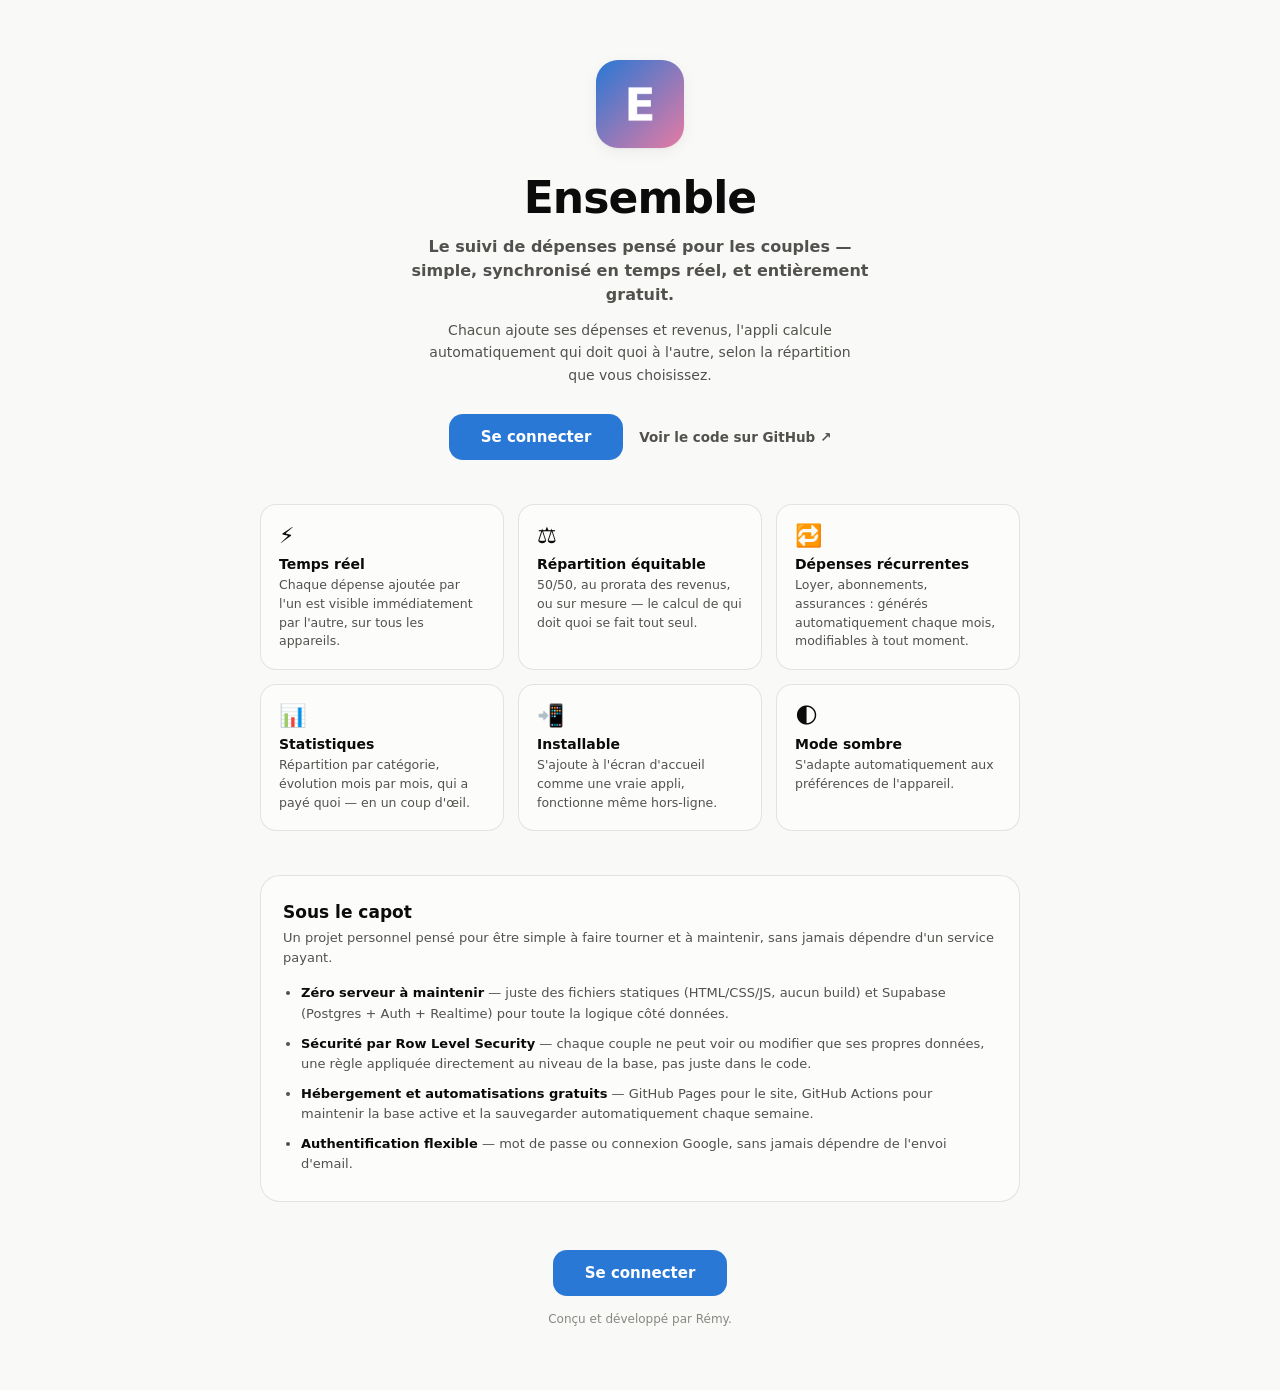
==== commit 7d2454eb: "feat: vitrine publique à la racine, appli déplacée dans /app/" ====
--- a/index.html
+++ b/index.html
@@ -2,371 +2,137 @@
 <html lang="fr">
 <head>
 <meta charset="UTF-8">
-<meta name="viewport" content="width=device-width, initial-scale=1, maximum-scale=1">
+<meta name="viewport" content="width=device-width, initial-scale=1">
 <meta name="theme-color" content="#2a78d6">
-<link rel="manifest" href="manifest.json">
-<link rel="icon" href="icon-192.png">
-<link rel="apple-touch-icon" href="icon-192.png">
+<link rel="icon" href="app/icon-192.png">
 <title>Ensemble — dépenses de couple</title>
-<link rel="stylesheet" href="style.css">
+<style>
+  :root{
+    --page:#f9f9f7; --surface-1:#fcfcfb; --text-primary:#0b0b0b; --text-secondary:#52514e;
+    --muted:#898781; --border:rgba(11,11,11,0.10); --accent:#2a78d6;
+    --shadow: 0 1px 2px rgba(11,11,11,0.04), 0 4px 16px rgba(11,11,11,0.06);
+  }
+  @media (prefers-color-scheme: dark){
+    :root{
+      --page:#0d0d0d; --surface-1:#1a1a19; --text-primary:#ffffff; --text-secondary:#c3c2b7;
+      --muted:#898781; --border:rgba(255,255,255,0.10); --accent:#3987e5;
+      --shadow: 0 1px 2px rgba(0,0,0,0.3), 0 4px 20px rgba(0,0,0,0.4);
+    }
+  }
+  *{box-sizing:border-box;}
+  html,body{margin:0;padding:0;}
+  body{
+    font-family: system-ui, -apple-system, "Segoe UI", sans-serif;
+    background:var(--page); color:var(--text-primary);
+    display:flex; justify-content:center;
+  }
+  .landing{width:100%;display:flex;justify-content:center;padding:48px 20px 64px;}
+  .landing-inner{width:100%;max-width:760px;}
+
+  .landing-hero{text-align:center;padding:12px 0 44px;}
+  .landing-icon{border-radius:22px;box-shadow:var(--shadow);margin-bottom:20px;}
+  .landing-hero h1{font-size:34px;font-weight:800;margin:0 0 12px;letter-spacing:-0.02em;}
+  .landing-tagline{font-size:16px;color:var(--text-secondary);max-width:480px;margin:0 auto 12px;line-height:1.5;font-weight:600;}
+  .landing-sub{font-size:14px;color:var(--text-secondary);max-width:440px;margin:0 auto 28px;line-height:1.6;}
+  .landing-cta-row{display:flex;flex-direction:column;align-items:center;gap:16px;}
+  .landing-btn{
+    display:inline-block;border:none;background:var(--accent);color:#fff;
+    padding:14px 32px;border-radius:14px;font-size:15px;font-weight:700;
+    cursor:pointer;text-decoration:none;font-family:inherit;
+  }
+  .landing-secondary-link{color:var(--text-secondary);font-size:13.5px;font-weight:600;text-decoration:none;}
+  .landing-secondary-link:hover{color:var(--accent);}
+
+  .landing-features{display:grid;grid-template-columns:repeat(2,1fr);gap:14px;margin-bottom:44px;}
+  .landing-feature{background:var(--surface-1);border:1px solid var(--border);border-radius:16px;padding:18px;}
+  .landing-feature-ic{font-size:22px;margin-bottom:8px;}
+  .landing-feature-title{font-size:14px;font-weight:700;margin-bottom:4px;}
+  .landing-feature-desc{font-size:12.5px;color:var(--text-secondary);line-height:1.5;}
+
+  .landing-tech{background:var(--surface-1);border:1px solid var(--border);border-radius:20px;padding:26px 22px;margin-bottom:40px;}
+  .landing-tech-title{font-size:17px;font-weight:800;margin-bottom:6px;}
+  .landing-tech-sub{font-size:13px;color:var(--text-secondary);margin:0 0 16px;line-height:1.5;}
+  .landing-tech-list{margin:0;padding-left:18px;display:flex;flex-direction:column;gap:10px;}
+  .landing-tech-list li{font-size:13px;color:var(--text-secondary);line-height:1.55;}
+  .landing-tech-list li strong{color:var(--text-primary);}
+
+  .landing-footer{text-align:center;padding-top:8px;}
+  .landing-credit{margin-top:16px;font-size:12px;color:var(--muted);}
+
+  @media (min-width:700px){
+    .landing-hero h1{font-size:44px;}
+    .landing-cta-row{flex-direction:row;justify-content:center;}
+    .landing-features{grid-template-columns:repeat(3,1fr);}
+  }
+</style>
 </head>
 <body>
 
-<!-- ============================================================
-     PORTE D'ENTRÉE : connexion + création/rejoint du couple.
-     Reste affichée tant qu'on n'a pas de session + un couple lié.
-     ============================================================ -->
-<div class="authgate" id="authGate">
-  <div class="authcard">
-    <div class="brand" style="justify-content:center;margin-bottom:18px;">
-      <div class="brand-mark">E</div>
-      <div class="brand-name">Ensemble</div>
-    </div>
+<div class="landing">
+  <div class="landing-inner">
 
-    <!-- Étape 1 : connexion par email/mot de passe ou Google -->
-    <div id="authStepSignin">
-      <div class="auth-title" id="authModeTitle">Connecte-toi</div>
-      <div class="auth-sub" id="authModeSub">Avec ton email et ton mot de passe, ou en un clic avec Google.</div>
-      <label class="field-label">Email</label>
-      <input type="email" id="authEmail" placeholder="toi@exemple.com" autocomplete="email">
-      <label class="field-label">Mot de passe</label>
-      <input type="password" id="authPassword" placeholder="••••••••" autocomplete="current-password">
-      <button class="submit-btn" id="authSubmit" type="button">Se connecter</button>
-      <button class="auth-switch" id="authSwitchMode" type="button">Pas encore de compte ? Créer un compte</button>
+    <section class="landing-hero">
+      <img class="landing-icon" src="app/icon-512.png" alt="Icône Ensemble" width="88" height="88">
+      <h1>Ensemble</h1>
+      <p class="landing-tagline">Le suivi de dépenses pensé pour les couples — simple, synchronisé en temps réel, et entièrement gratuit.</p>
+      <p class="landing-sub">Chacun ajoute ses dépenses et revenus, l'appli calcule automatiquement qui doit quoi à l'autre, selon la répartition que vous choisissez.</p>
+      <div class="landing-cta-row">
+        <a class="landing-btn" href="app/">Se connecter</a>
+        <a class="landing-secondary-link" href="https://github.com/remydutto/ensemble-app" target="_blank" rel="noopener">Voir le code sur GitHub ↗</a>
+      </div>
+    </section>
 
-      <div class="auth-divider">ou</div>
+    <section class="landing-features">
+      <div class="landing-feature">
+        <div class="landing-feature-ic">⚡</div>
+        <div class="landing-feature-title">Temps réel</div>
+        <div class="landing-feature-desc">Chaque dépense ajoutée par l'un est visible immédiatement par l'autre, sur tous les appareils.</div>
+      </div>
+      <div class="landing-feature">
+        <div class="landing-feature-ic">⚖️</div>
+        <div class="landing-feature-title">Répartition équitable</div>
+        <div class="landing-feature-desc">50/50, au prorata des revenus, ou sur mesure — le calcul de qui doit quoi se fait tout seul.</div>
+      </div>
+      <div class="landing-feature">
+        <div class="landing-feature-ic">🔁</div>
+        <div class="landing-feature-title">Dépenses récurrentes</div>
+        <div class="landing-feature-desc">Loyer, abonnements, assurances : générés automatiquement chaque mois, modifiables à tout moment.</div>
+      </div>
+      <div class="landing-feature">
+        <div class="landing-feature-ic">📊</div>
+        <div class="landing-feature-title">Statistiques</div>
+        <div class="landing-feature-desc">Répartition par catégorie, évolution mois par mois, qui a payé quoi — en un coup d'œil.</div>
+      </div>
+      <div class="landing-feature">
+        <div class="landing-feature-ic">📲</div>
+        <div class="landing-feature-title">Installable</div>
+        <div class="landing-feature-desc">S'ajoute à l'écran d'accueil comme une vraie appli, fonctionne même hors-ligne.</div>
+      </div>
+      <div class="landing-feature">
+        <div class="landing-feature-ic">🌓</div>
+        <div class="landing-feature-title">Mode sombre</div>
+        <div class="landing-feature-desc">S'adapte automatiquement aux préférences de l'appareil.</div>
+      </div>
+    </section>
 
-      <button class="google-btn" id="authGoogle" type="button">
-        <svg width="18" height="18" viewBox="0 0 18 18"><path fill="#4285F4" d="M17.64 9.2c0-.64-.06-1.25-.16-1.84H9v3.48h4.84c-.21 1.13-.84 2.09-1.8 2.73v2.27h2.91c1.7-1.57 2.69-3.88 2.69-6.64z"/><path fill="#34A853" d="M9 18c2.43 0 4.47-.8 5.96-2.17l-2.91-2.27c-.81.54-1.84.86-3.05.86-2.34 0-4.33-1.58-5.04-3.71H.96v2.34C2.44 15.98 5.48 18 9 18z"/><path fill="#FBBC05" d="M3.96 10.71A5.4 5.4 0 0 1 3.68 9c0-.59.1-1.17.28-1.71V4.96H.96A9 9 0 0 0 0 9c0 1.45.35 2.83.96 4.04l3-2.33z"/><path fill="#EA4335" d="M9 3.58c1.32 0 2.51.45 3.44 1.35l2.58-2.58C13.46.89 11.43 0 9 0 5.48 0 2.44 2.02.96 4.96l3 2.33C4.67 5.16 6.66 3.58 9 3.58z"/></svg>
-        Continuer avec Google
-      </button>
-    </div>
+    <section class="landing-tech">
+      <div class="landing-tech-title">Sous le capot</div>
+      <p class="landing-tech-sub">Un projet personnel pensé pour être simple à faire tourner et à maintenir, sans jamais dépendre d'un service payant.</p>
+      <ul class="landing-tech-list">
+        <li><strong>Zéro serveur à maintenir</strong> — juste des fichiers statiques (HTML/CSS/JS, aucun build) et Supabase (Postgres + Auth + Realtime) pour toute la logique côté données.</li>
+        <li><strong>Sécurité par Row Level Security</strong> — chaque couple ne peut voir ou modifier que ses propres données, une règle appliquée directement au niveau de la base, pas juste dans le code.</li>
+        <li><strong>Hébergement et automatisations gratuits</strong> — GitHub Pages pour le site, GitHub Actions pour maintenir la base active et la sauvegarder automatiquement chaque semaine.</li>
+        <li><strong>Authentification flexible</strong> — mot de passe ou connexion Google, sans jamais dépendre de l'envoi d'email.</li>
+      </ul>
+    </section>
 
-    <!-- Étape 2 : choisir de créer ou rejoindre un couple -->
-    <div id="authStepOnboarding" style="display:none;">
-      <div class="auth-title">Bienvenue !</div>
-      <div class="auth-sub">Première connexion : crée votre espace à deux, ou rejoins celui de ton/ta partenaire avec son code d'invitation.</div>
+    <footer class="landing-footer">
+      <a class="landing-btn" href="app/">Se connecter</a>
+      <div class="landing-credit">Conçu et développé par Rémy.</div>
+    </footer>
 
-      <div class="onboard-choice">
-        <button class="mode-option" id="obChooseCreate" type="button" style="margin-top:0;">
-          <div class="mo-radio"></div>
-          <div><div class="mo-title">Créer notre espace</div><div class="mo-desc">Tu es le/la premier·ère à utiliser l'appli pour votre couple.</div></div>
-        </button>
-        <button class="mode-option" id="obChooseJoin" type="button">
-          <div class="mo-radio"></div>
-          <div><div class="mo-title">Rejoindre mon/ma partenaire</div><div class="mo-desc">Il/elle a déjà créé l'espace et t'a donné un code d'invitation.</div></div>
-        </button>
-      </div>
-
-      <div id="obCreateFields" style="display:none;">
-        <label class="field-label">Ton prénom</label>
-        <input type="text" id="obNameA" placeholder="Ex : Rémy">
-        <label class="field-label">Le prénom de ton/ta partenaire</label>
-        <input type="text" id="obNameB" placeholder="Ex : Camille">
-        <button class="submit-btn" id="obCreateSubmit" type="button">Créer notre espace</button>
-      </div>
-
-      <div id="obJoinFields" style="display:none;">
-        <label class="field-label">Code d'invitation</label>
-        <input type="text" id="obJoinCode" placeholder="Ex : a1b2c3d4" style="text-transform:lowercase;">
-        <button class="submit-btn" id="obJoinSubmit" type="button">Rejoindre</button>
-      </div>
-    </div>
-
-    <div class="auth-error" id="authError" style="display:none;"></div>
   </div>
 </div>
 
-<!-- ============================================================
-     APPLI PRINCIPALE (identique au prototype validé)
-     ============================================================ -->
-<div class="phone is-hidden" id="app">
-
-  <header class="topbar">
-    <div class="brand">
-      <div class="brand-mark">E</div>
-      <div class="brand-name">Ensemble</div>
-    </div>
-    <div style="display:flex;align-items:center;gap:8px;">
-      <button class="theme-toggle" id="themeToggle" title="Changer de thème" type="button">◐</button>
-    </div>
-  </header>
-
-  <main>
-    <!-- HOME -->
-    <section class="screen active" id="screen-home">
-      <div class="card balance-card">
-        <div class="balance-label" id="homeBalanceLabel">Solde du couple</div>
-        <div class="balance-amount" id="homeBalanceAmount">—</div>
-        <div class="balance-sub" id="homeBalanceSub"></div>
-        <button class="settle-btn" id="settleBtn" type="button">Marquer comme réglé</button>
-      </div>
-
-      <div class="section-title">Dépenses récentes <button class="link-btn" data-nav="history">Tout voir</button></div>
-      <div class="card" style="padding:6px 14px;">
-        <div id="recentList"></div>
-      </div>
-    </section>
-
-    <!-- HISTORY -->
-    <section class="screen" id="screen-history">
-      <div class="section-title" style="margin-top:6px;">Historique</div>
-
-      <div class="month-accent-bar"></div>
-      <div class="month-nav">
-        <button class="month-nav-btn" id="histPrevMonth" type="button" aria-label="Mois précédent">‹</button>
-        <div class="month-nav-label" id="histMonthLabel"></div>
-        <button class="month-nav-btn" id="histNextMonth" type="button" aria-label="Mois suivant">›</button>
-      </div>
-
-      <div class="card" style="padding:0;overflow:hidden;">
-        <div class="mtable-head" id="mtableHead"></div>
-        <div id="mtableBody"></div>
-      </div>
-    </section>
-
-    <!-- STATS -->
-    <section class="screen" id="screen-stats">
-      <div class="section-title" style="margin-top:6px;">Statistiques</div>
-
-      <div class="card">
-        <div style="font-size:13.5px;font-weight:700;margin-bottom:2px;">Par catégorie — <span id="statsMonthLabel"></span></div>
-        <div class="secondary small" style="margin-bottom:6px;">Total du mois : <strong id="statsMonthTotal" style="color:var(--text-primary);"></strong></div>
-        <div id="catBarList"></div>
-      </div>
-
-      <div class="card">
-        <div style="font-size:13.5px;font-weight:700;margin-bottom:2px;">Évolution du prorata</div>
-        <div class="secondary small" style="margin-bottom:8px;">Prorata du mois vs prorata cumulé, mois par mois.</div>
-        <div class="filter-row" id="ratioRangeRow"></div>
-        <div class="legend" id="ratioLegend"></div>
-        <div id="ratioAxisLabels" style="display:flex;justify-content:space-between;font-size:9.5px;font-weight:700;margin-top:6px;"></div>
-        <div class="chart-wrap" id="ratioChartWrap"></div>
-      </div>
-
-      <div class="card">
-        <div style="font-size:13.5px;font-weight:700;margin-bottom:10px;">Dépenses totales — 6 derniers mois</div>
-        <div class="chart-wrap" id="trendChartWrap"></div>
-      </div>
-
-      <div class="card">
-        <div style="font-size:13.5px;font-weight:700;margin-bottom:10px;">Qui a payé quoi, par mois</div>
-        <div class="legend" id="paidLegend"></div>
-        <div class="grouped-bars" id="paidBars"></div>
-      </div>
-    </section>
-
-    <!-- SETTINGS -->
-    <section class="screen" id="screen-settings">
-      <div class="section-title" style="margin-top:6px;">Réglages</div>
-
-      <div class="card">
-        <div style="font-size:13px;font-weight:700;margin-bottom:6px;">Votre couple</div>
-        <div class="settings-row">
-          <div style="display:flex;align-items:center;gap:10px;"><div class="avatar" style="background:var(--s1);">A</div>Prénom (toi)</div>
-          <input type="text" id="nameA">
-        </div>
-        <div class="settings-row">
-          <div style="display:flex;align-items:center;gap:10px;"><div class="avatar" style="background:var(--s5);">B</div>Prénom (partenaire)</div>
-          <input type="text" id="nameB">
-        </div>
-        <div class="settings-row" style="border-bottom:none;">
-          <div>Code d'invitation</div>
-          <strong id="inviteCodeDisplay" style="font-family:monospace;"></strong>
-        </div>
-      </div>
-
-      <div class="card">
-        <div style="font-size:13px;font-weight:700;">Mode de répartition</div>
-        <div class="secondary small" style="margin-top:2px;">S'applique à toutes les dépenses, dès maintenant.</div>
-        <div id="splitModeList"></div>
-      </div>
-
-      <div class="card">
-        <div style="font-size:13px;font-weight:700;">Catégories de dépenses</div>
-        <div class="secondary small" style="margin-top:2px;margin-bottom:4px;">Personnalise-les librement : ajoute les tiennes, renomme ou supprime celles que tu n'utilises pas.</div>
-        <div id="categoryList"></div>
-        <button class="add-recurring-btn" id="addCategoryBtn" type="button">+ Ajouter une catégorie</button>
-      </div>
-
-      <div class="card">
-        <div style="font-size:13px;font-weight:700;">Dépenses récurrentes</div>
-        <div class="secondary small" style="margin-top:2px;margin-bottom:4px;">Générées automatiquement chaque mois, comme une vraie dépense — modifiable ou pausable à tout moment.</div>
-        <div id="recurringList"></div>
-        <button class="add-recurring-btn" id="addRecurringBtn" type="button">+ Ajouter une récurrence</button>
-      </div>
-
-      <div class="card">
-        <div class="toggle-row">
-          <div>
-            <div style="font-size:13.5px;font-weight:700;">Thème sombre</div>
-            <div class="secondary small">Suit le système par défaut</div>
-          </div>
-          <label class="switch"><input type="checkbox" id="darkSwitch"><span class="slider-tg"></span></label>
-        </div>
-      </div>
-
-      <div class="card" style="text-align:center;">
-        <button class="cancel-btn" id="signOutBtn" type="button">Se déconnecter</button>
-      </div>
-    </section>
-  </main>
-
-  <button class="fab" id="fabAdd" type="button" title="Ajouter une dépense, un revenu ou un versement">+</button>
-
-  <nav class="bottomnav">
-    <div class="sidebar-brand"><div class="brand-mark">E</div><div class="brand-name">Ensemble</div></div>
-    <button class="navbtn active" data-nav="home"><svg viewBox="0 0 24 24" fill="none" stroke="currentColor" stroke-width="2" stroke-linecap="round" stroke-linejoin="round"><path d="M3 11l9-8 9 8"/><path d="M5 10v10h14V10"/></svg>Accueil</button>
-    <button class="navbtn" data-nav="history"><svg viewBox="0 0 24 24" fill="none" stroke="currentColor" stroke-width="2" stroke-linecap="round" stroke-linejoin="round"><circle cx="12" cy="12" r="9"/><path d="M12 7v5l3 3"/></svg>Historique</button>
-    <button class="navbtn" data-nav="stats"><svg viewBox="0 0 24 24" fill="none" stroke="currentColor" stroke-width="2" stroke-linecap="round" stroke-linejoin="round"><path d="M4 20V10M12 20V4M20 20v-7"/></svg>Stats</button>
-    <button class="navbtn" data-nav="settings"><svg viewBox="0 0 24 24" fill="none" stroke="currentColor" stroke-width="2" stroke-linecap="round" stroke-linejoin="round"><circle cx="12" cy="12" r="3"/><path d="M19.4 15a1.65 1.65 0 00.33 1.82l.06.06a2 2 0 11-2.83 2.83l-.06-.06a1.65 1.65 0 00-1.82-.33 1.65 1.65 0 00-1 1.51V21a2 2 0 01-4 0v-.09a1.65 1.65 0 00-1-1.51 1.65 1.65 0 00-1.82.33l-.06.06a2 2 0 11-2.83-2.83l.06-.06a1.65 1.65 0 00.33-1.82 1.65 1.65 0 00-1.51-1H3a2 2 0 010-4h.09a1.65 1.65 0 001.51-1 1.65 1.65 0 00-.33-1.82l-.06-.06a2 2 0 112.83-2.83l.06.06a1.65 1.65 0 001.82.33H9a1.65 1.65 0 001-1.51V3a2 2 0 014 0v.09a1.65 1.65 0 001 1.51 1.65 1.65 0 001.82-.33l.06-.06a2 2 0 112.83 2.83l-.06.06a1.65 1.65 0 00-.33 1.82V9a1.65 1.65 0 001.51 1H21a2 2 0 010 4h-.09a1.65 1.65 0 00-1.51 1z"/></svg>Réglages</button>
-  </nav>
-</div>
-
-<!-- ADD EXPENSE MODAL -->
-<div class="modal-backdrop center-modal-backdrop" id="modalBackdrop">
-  <div class="modal">
-    <div class="modal-title" id="modalTitle">Nouvelle dépense</div>
-
-    <div class="seg" id="fEntryType">
-      <button type="button" data-val="expense" class="active">Dépense</button>
-      <button type="button" data-val="income">Revenu</button>
-      <button type="button" data-val="settlement">Versement</button>
-    </div>
-
-    <div class="amount-input-wrap" style="margin-top:14px;">
-      <input type="number" id="fAmount" placeholder="0,00" step="0.01" min="0">
-    </div>
-
-    <label class="field-label" id="fDescLabel">Description</label>
-    <input type="text" id="fDesc" placeholder="Ex : Courses Carrefour">
-
-    <label class="field-label">Date</label>
-    <input type="date" id="fDate">
-
-    <div id="expenseFields">
-      <label class="field-label">Catégorie</label>
-      <div class="catgrid" id="fCatGrid"></div>
-
-      <label class="field-label">Payé par</label>
-      <div class="seg" id="fPaidBy">
-        <button type="button" data-val="a" class="active">A</button>
-        <button type="button" data-val="b">B</button>
-      </div>
-
-      <label class="field-label">Répartition <span class="muted" style="font-weight:500;">(définie dans Réglages)</span></label>
-      <div class="split-preview" id="modeSplitPreview"></div>
-    </div>
-
-    <div id="incomeFields" style="display:none;">
-      <label class="field-label">Source</label>
-      <div class="catgrid" id="fIncSourceGrid"></div>
-
-      <label class="field-label">Pour</label>
-      <div class="seg" id="fIncPerson">
-        <button type="button" data-val="a" class="active">A</button>
-        <button type="button" data-val="b">B</button>
-      </div>
-    </div>
-
-    <div id="settlementFields" style="display:none;">
-      <label class="field-label">Qui règle ?</label>
-      <div class="seg" id="fSettleDebtor">
-        <button type="button" data-val="a" class="active">A</button>
-        <button type="button" data-val="b">B</button>
-      </div>
-      <div class="split-preview" id="settleHint"></div>
-    </div>
-
-    <button class="submit-btn" id="submitExpense" type="button">Ajouter la dépense</button>
-    <button class="delete-btn" id="deleteEntryBtn" type="button" style="display:none;">Supprimer</button>
-    <button class="cancel-btn" id="cancelExpense" type="button">Annuler</button>
-  </div>
-</div>
-
-<!-- CATEGORY MODAL -->
-<div class="modal-backdrop center-modal-backdrop" id="categoryModalBackdrop">
-  <div class="modal">
-    <div class="modal-title" id="categoryModalTitle">Nouvelle catégorie</div>
-
-    <label class="field-label">Nom</label>
-    <input type="text" id="catLabelInput" placeholder="Ex : Assurances">
-
-    <label class="field-label">Icône</label>
-    <div class="icon-grid" id="catIconGrid"></div>
-
-    <button class="submit-btn" id="submitCategory" type="button">Ajouter la catégorie</button>
-    <button class="delete-btn" id="deleteCategoryBtn" type="button" style="display:none;">Supprimer</button>
-    <button class="cancel-btn" id="cancelCategory" type="button">Annuler</button>
-  </div>
-</div>
-
-<!-- REASSIGN CATEGORY DIALOG -->
-<div class="confirm-backdrop" id="reassignBackdrop">
-  <div class="confirm-box">
-    <div class="confirm-title">Catégorie utilisée</div>
-    <div class="confirm-msg" id="reassignMsg"></div>
-    <label class="field-label" style="margin:12px 0 6px;">Déplacer ces dépenses vers</label>
-    <select id="reassignSelect"></select>
-    <div class="confirm-actions">
-      <button class="confirm-cancel" id="reassignCancelBtn" type="button">Annuler</button>
-      <button class="confirm-ok danger" id="reassignOkBtn" type="button">Déplacer et supprimer</button>
-    </div>
-  </div>
-</div>
-
-<!-- RECURRING EXPENSE MODAL -->
-<div class="modal-backdrop center-modal-backdrop" id="recurringModalBackdrop">
-  <div class="modal">
-    <div class="modal-title" id="recurringModalTitle">Nouvelle récurrence</div>
-
-    <div class="amount-input-wrap" style="margin-top:14px;">
-      <input type="number" id="recAmount" placeholder="0,00" step="0.01" min="0">
-    </div>
-
-    <label class="field-label">Description</label>
-    <input type="text" id="recDesc" placeholder="Ex : Loyer + charges">
-
-    <label class="field-label">Catégorie</label>
-    <div class="catgrid" id="recCatGrid"></div>
-
-    <label class="field-label">Payé par</label>
-    <div class="seg" id="recPaidBy">
-      <button type="button" data-val="a" class="active">A</button>
-      <button type="button" data-val="b">B</button>
-    </div>
-
-    <label class="field-label">Jour du mois</label>
-    <input type="number" id="recDay" min="1" max="28" value="1">
-
-    <div class="toggle-row" style="padding-left:0;padding-right:0;">
-      <div>
-        <div style="font-size:13.5px;font-weight:700;">Active</div>
-        <div class="secondary small">Génère une dépense chaque mois automatiquement.</div>
-      </div>
-      <label class="switch"><input type="checkbox" id="recActive" checked><span class="slider-tg"></span></label>
-    </div>
-
-    <button class="submit-btn" id="submitRecurring" type="button">Ajouter la récurrence</button>
-    <button class="delete-btn" id="deleteRecurringBtn" type="button" style="display:none;">Supprimer</button>
-    <button class="cancel-btn" id="cancelRecurring" type="button">Annuler</button>
-  </div>
-</div>
-
-<!-- CONFIRMATION DIALOG -->
-<div class="confirm-backdrop" id="confirmBackdrop">
-  <div class="confirm-box">
-    <div class="confirm-title" id="confirmTitle"></div>
-    <div class="confirm-msg" id="confirmMsg"></div>
-    <div class="confirm-actions">
-      <button class="confirm-cancel" id="confirmCancelBtn" type="button">Annuler</button>
-      <button class="confirm-ok" id="confirmOkBtn" type="button">Confirmer</button>
-    </div>
-  </div>
-</div>
-
-<div class="toast" id="toast"></div>
-
-<script type="module" src="js/app.js"></script>
 </body>
 </html>
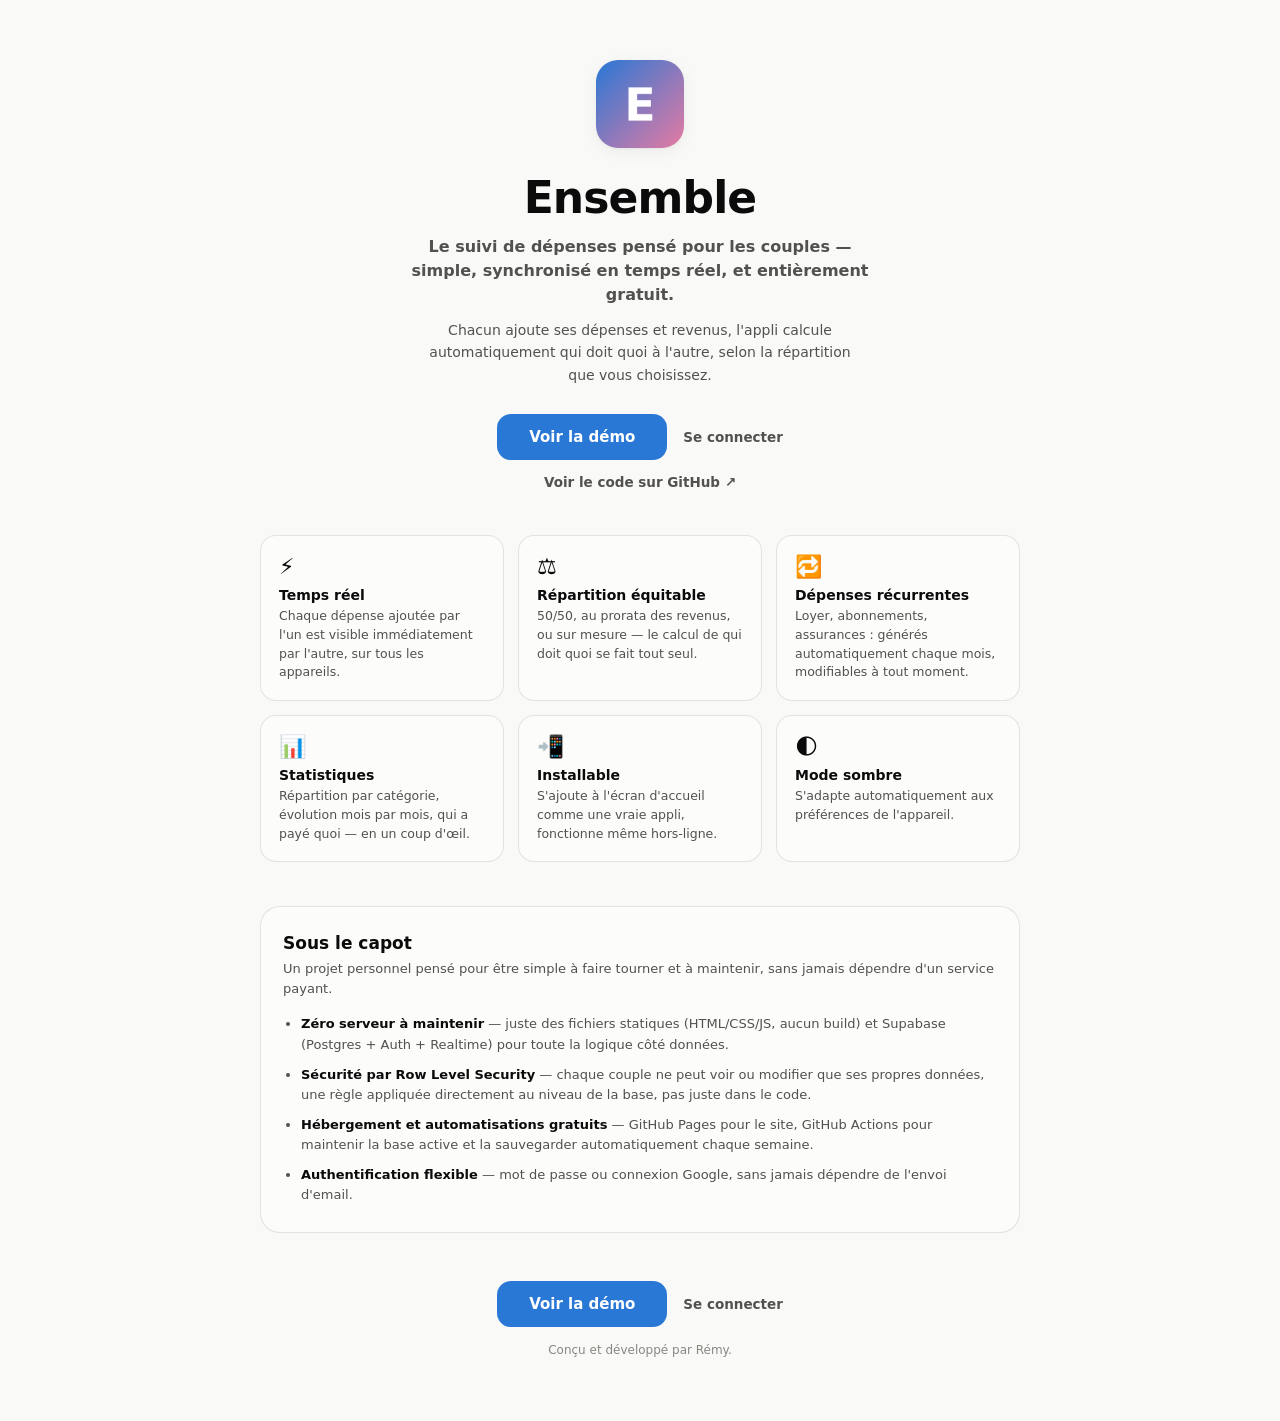
==== commit 1d5959c6: "feat: démo publique avec données fictives, sans authentification" ====
--- a/index.html
+++ b/index.html
@@ -77,9 +77,10 @@
       <p class="landing-tagline">Le suivi de dépenses pensé pour les couples — simple, synchronisé en temps réel, et entièrement gratuit.</p>
       <p class="landing-sub">Chacun ajoute ses dépenses et revenus, l'appli calcule automatiquement qui doit quoi à l'autre, selon la répartition que vous choisissez.</p>
       <div class="landing-cta-row">
-        <a class="landing-btn" href="app/">Se connecter</a>
-        <a class="landing-secondary-link" href="https://github.com/remydutto/ensemble-app" target="_blank" rel="noopener">Voir le code sur GitHub ↗</a>
+        <a class="landing-btn" href="app/demo.html">Voir la démo</a>
+        <a class="landing-secondary-link" href="app/">Se connecter</a>
       </div>
+      <a class="landing-secondary-link" style="display:inline-block;margin-top:14px;" href="https://github.com/remydutto/ensemble-app" target="_blank" rel="noopener">Voir le code sur GitHub ↗</a>
     </section>
 
     <section class="landing-features">
@@ -127,7 +128,10 @@
     </section>
 
     <footer class="landing-footer">
-      <a class="landing-btn" href="app/">Se connecter</a>
+      <div class="landing-cta-row">
+        <a class="landing-btn" href="app/demo.html">Voir la démo</a>
+        <a class="landing-secondary-link" href="app/">Se connecter</a>
+      </div>
       <div class="landing-credit">Conçu et développé par Rémy.</div>
     </footer>
 
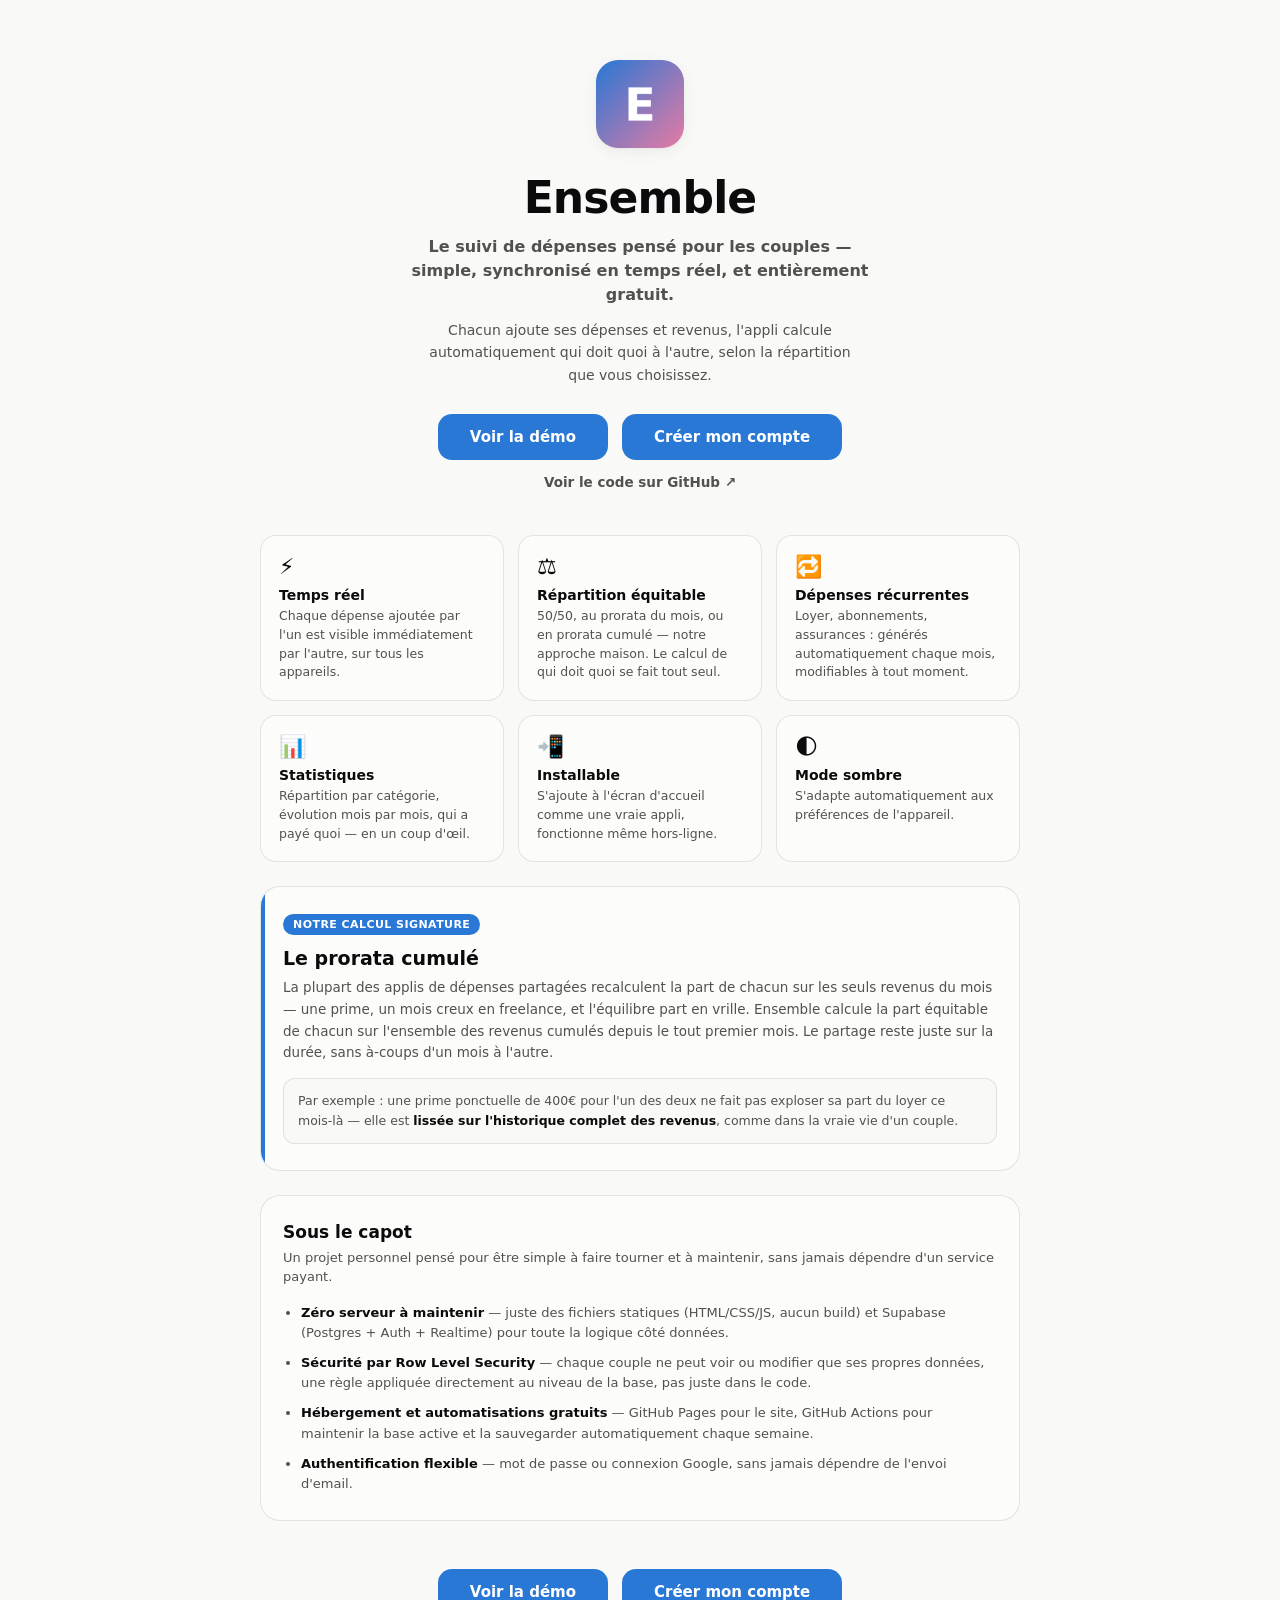
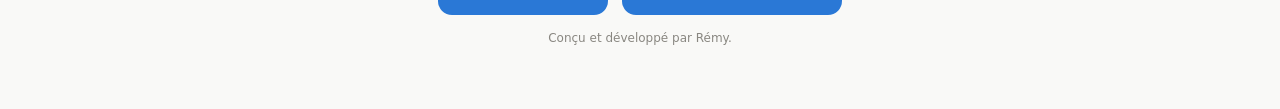
==== commit 6fc12d31: "feat: boutons demo/compte alignés + mise en avant du prorata cumulé" ====
--- a/index.html
+++ b/index.html
@@ -34,7 +34,7 @@
   .landing-hero h1{font-size:34px;font-weight:800;margin:0 0 12px;letter-spacing:-0.02em;}
   .landing-tagline{font-size:16px;color:var(--text-secondary);max-width:480px;margin:0 auto 12px;line-height:1.5;font-weight:600;}
   .landing-sub{font-size:14px;color:var(--text-secondary);max-width:440px;margin:0 auto 28px;line-height:1.6;}
-  .landing-cta-row{display:flex;flex-direction:column;align-items:center;gap:16px;}
+  .landing-cta-row{display:flex;flex-direction:row;flex-wrap:wrap;align-items:center;justify-content:center;gap:14px;}
   .landing-btn{
     display:inline-block;border:none;background:var(--accent);color:#fff;
     padding:14px 32px;border-radius:14px;font-size:15px;font-weight:700;
@@ -43,11 +43,19 @@
   .landing-secondary-link{color:var(--text-secondary);font-size:13.5px;font-weight:600;text-decoration:none;}
   .landing-secondary-link:hover{color:var(--accent);}
 
-  .landing-features{display:grid;grid-template-columns:repeat(2,1fr);gap:14px;margin-bottom:44px;}
+  .landing-features{display:grid;grid-template-columns:repeat(2,1fr);gap:14px;margin-bottom:24px;}
   .landing-feature{background:var(--surface-1);border:1px solid var(--border);border-radius:16px;padding:18px;}
   .landing-feature-ic{font-size:22px;margin-bottom:8px;}
   .landing-feature-title{font-size:14px;font-weight:700;margin-bottom:4px;}
   .landing-feature-desc{font-size:12.5px;color:var(--text-secondary);line-height:1.5;}
+
+  .landing-highlight{background:var(--surface-1);border:1px solid var(--border);border-radius:20px;padding:26px 22px;margin-bottom:24px;position:relative;overflow:hidden;}
+  .landing-highlight::before{content:"";position:absolute;top:0;left:0;bottom:0;width:4px;background:var(--accent);}
+  .landing-highlight-badge{display:inline-block;background:var(--accent);color:#fff;font-size:11px;font-weight:700;text-transform:uppercase;letter-spacing:0.04em;padding:4px 10px;border-radius:999px;margin-bottom:12px;}
+  .landing-highlight-title{font-size:19px;font-weight:800;margin:0 0 8px;}
+  .landing-highlight-desc{font-size:13.5px;color:var(--text-secondary);line-height:1.6;margin:0 0 14px;}
+  .landing-highlight-example{font-size:12.5px;color:var(--text-secondary);line-height:1.6;background:var(--page);border:1px solid var(--border);border-radius:12px;padding:12px 14px;margin:0;}
+  .landing-highlight-example strong{color:var(--text-primary);}
 
   .landing-tech{background:var(--surface-1);border:1px solid var(--border);border-radius:20px;padding:26px 22px;margin-bottom:40px;}
   .landing-tech-title{font-size:17px;font-weight:800;margin-bottom:6px;}
@@ -61,7 +69,6 @@
 
   @media (min-width:700px){
     .landing-hero h1{font-size:44px;}
-    .landing-cta-row{flex-direction:row;justify-content:center;}
     .landing-features{grid-template-columns:repeat(3,1fr);}
   }
 </style>
@@ -78,7 +85,7 @@
       <p class="landing-sub">Chacun ajoute ses dépenses et revenus, l'appli calcule automatiquement qui doit quoi à l'autre, selon la répartition que vous choisissez.</p>
       <div class="landing-cta-row">
         <a class="landing-btn" href="app/demo.html">Voir la démo</a>
-        <a class="landing-secondary-link" href="app/">Se connecter</a>
+        <a class="landing-btn" href="app/">Créer mon compte</a>
       </div>
       <a class="landing-secondary-link" style="display:inline-block;margin-top:14px;" href="https://github.com/remydutto/ensemble-app" target="_blank" rel="noopener">Voir le code sur GitHub ↗</a>
     </section>
@@ -92,7 +99,7 @@
       <div class="landing-feature">
         <div class="landing-feature-ic">⚖️</div>
         <div class="landing-feature-title">Répartition équitable</div>
-        <div class="landing-feature-desc">50/50, au prorata des revenus, ou sur mesure — le calcul de qui doit quoi se fait tout seul.</div>
+        <div class="landing-feature-desc">50/50, au prorata du mois, ou en prorata cumulé — notre approche maison. Le calcul de qui doit quoi se fait tout seul.</div>
       </div>
       <div class="landing-feature">
         <div class="landing-feature-ic">🔁</div>
@@ -116,6 +123,13 @@
       </div>
     </section>
 
+    <section class="landing-highlight">
+      <div class="landing-highlight-badge">Notre calcul signature</div>
+      <div class="landing-highlight-title">Le prorata cumulé</div>
+      <p class="landing-highlight-desc">La plupart des applis de dépenses partagées recalculent la part de chacun sur les seuls revenus du mois — une prime, un mois creux en freelance, et l'équilibre part en vrille. Ensemble calcule la part équitable de chacun sur l'ensemble des revenus cumulés depuis le tout premier mois. Le partage reste juste sur la durée, sans à-coups d'un mois à l'autre.</p>
+      <p class="landing-highlight-example">Par exemple : une prime ponctuelle de 400€ pour l'un des deux ne fait pas exploser sa part du loyer ce mois-là — elle est <strong>lissée sur l'historique complet des revenus</strong>, comme dans la vraie vie d'un couple.</p>
+    </section>
+
     <section class="landing-tech">
       <div class="landing-tech-title">Sous le capot</div>
       <p class="landing-tech-sub">Un projet personnel pensé pour être simple à faire tourner et à maintenir, sans jamais dépendre d'un service payant.</p>
@@ -130,7 +144,7 @@
     <footer class="landing-footer">
       <div class="landing-cta-row">
         <a class="landing-btn" href="app/demo.html">Voir la démo</a>
-        <a class="landing-secondary-link" href="app/">Se connecter</a>
+        <a class="landing-btn" href="app/">Créer mon compte</a>
       </div>
       <div class="landing-credit">Conçu et développé par Rémy.</div>
     </footer>
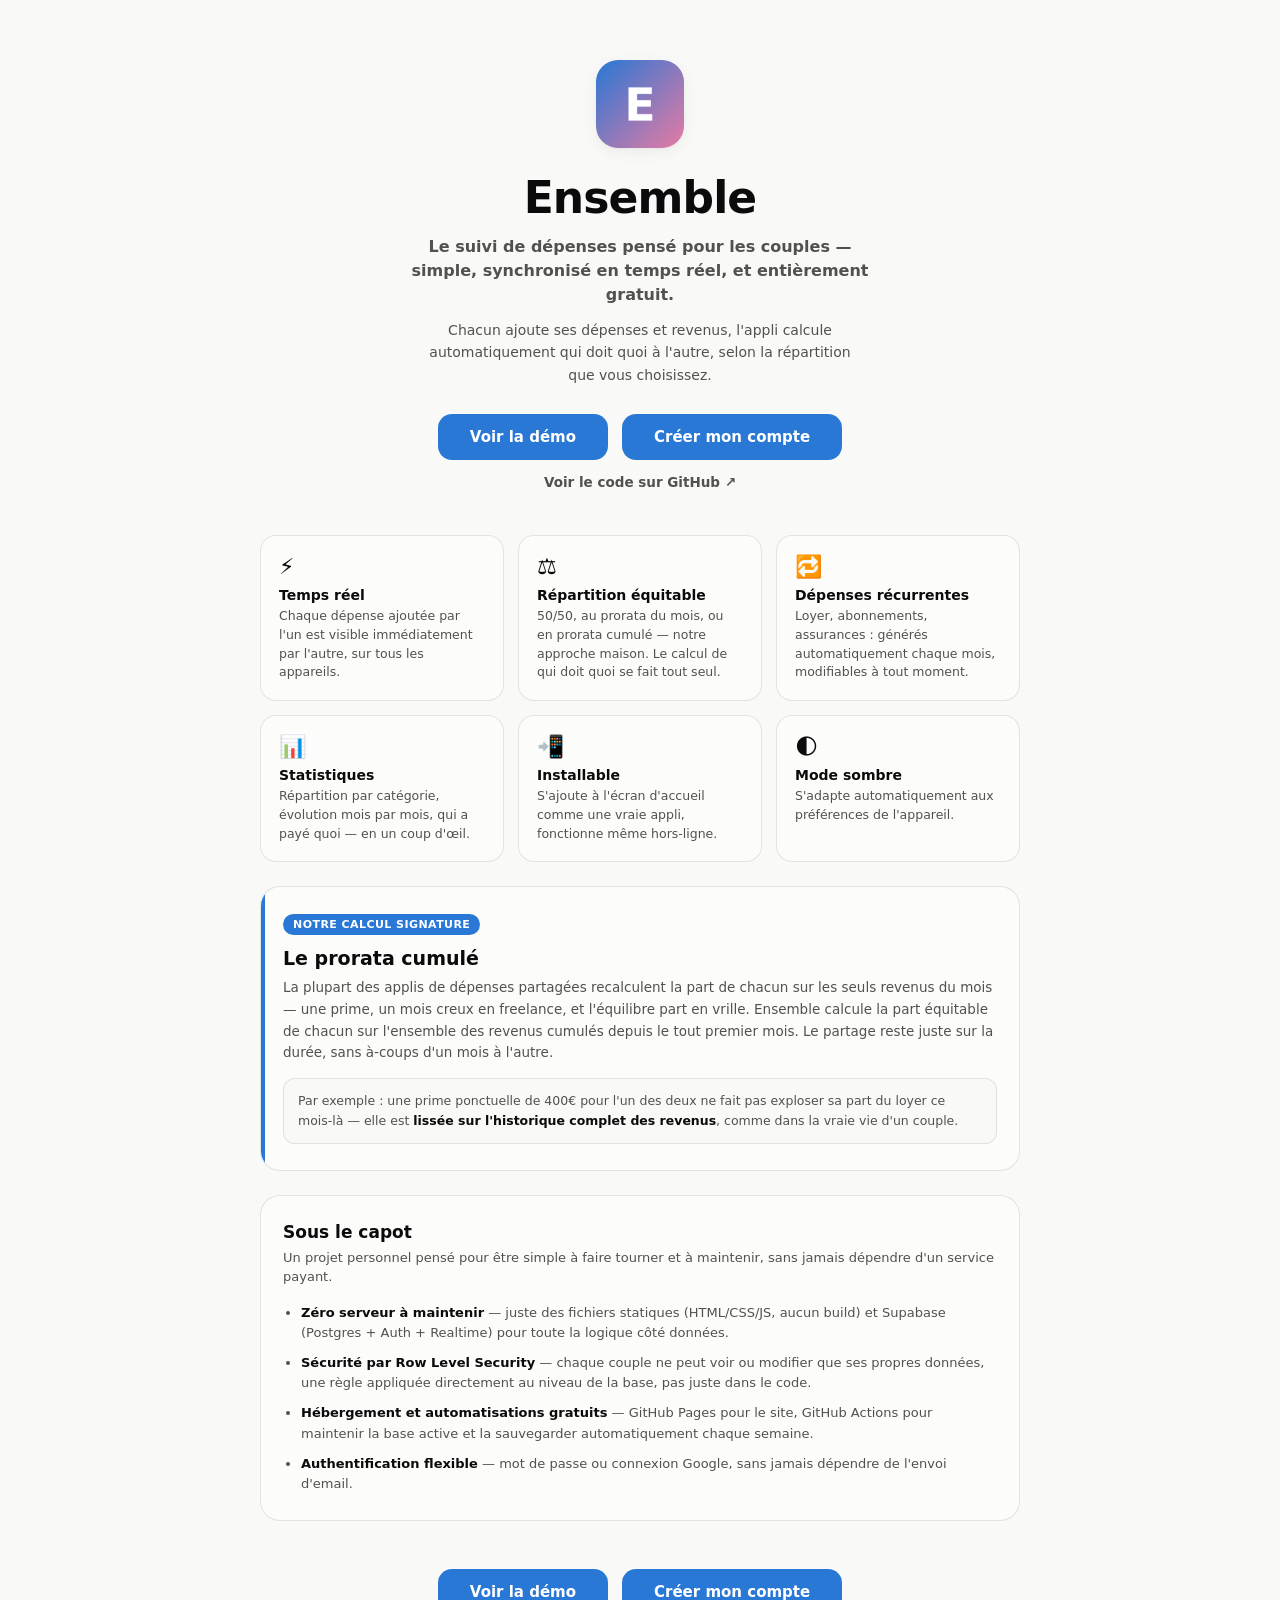
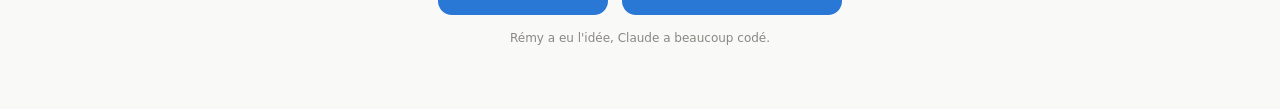
==== commit 5bc5f13b: "feat: reformule le crédit en bas de page" ====
--- a/index.html
+++ b/index.html
@@ -146,7 +146,7 @@
         <a class="landing-btn" href="app/demo.html">Voir la démo</a>
         <a class="landing-btn" href="app/">Créer mon compte</a>
       </div>
-      <div class="landing-credit">Conçu et développé par Rémy.</div>
+      <div class="landing-credit">Rémy a eu l'idée, Claude a beaucoup codé.</div>
     </footer>
 
   </div>
